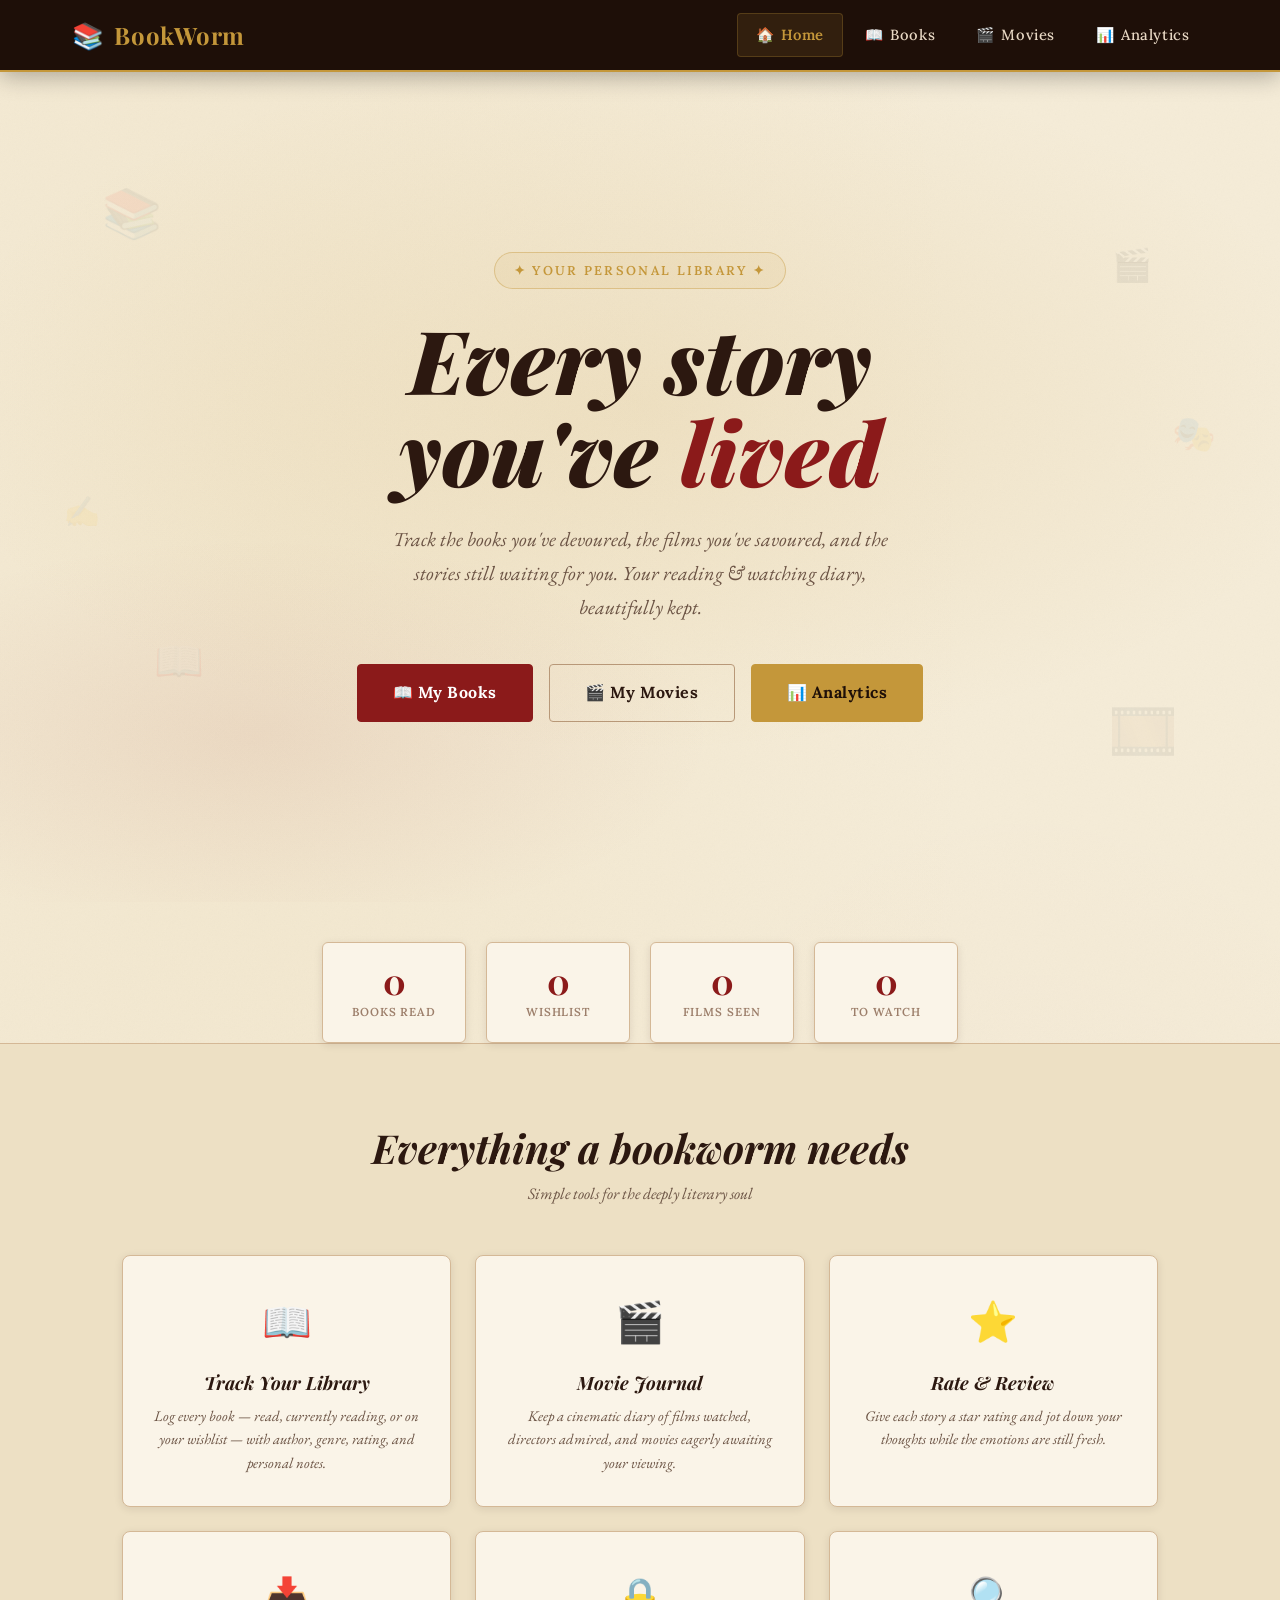
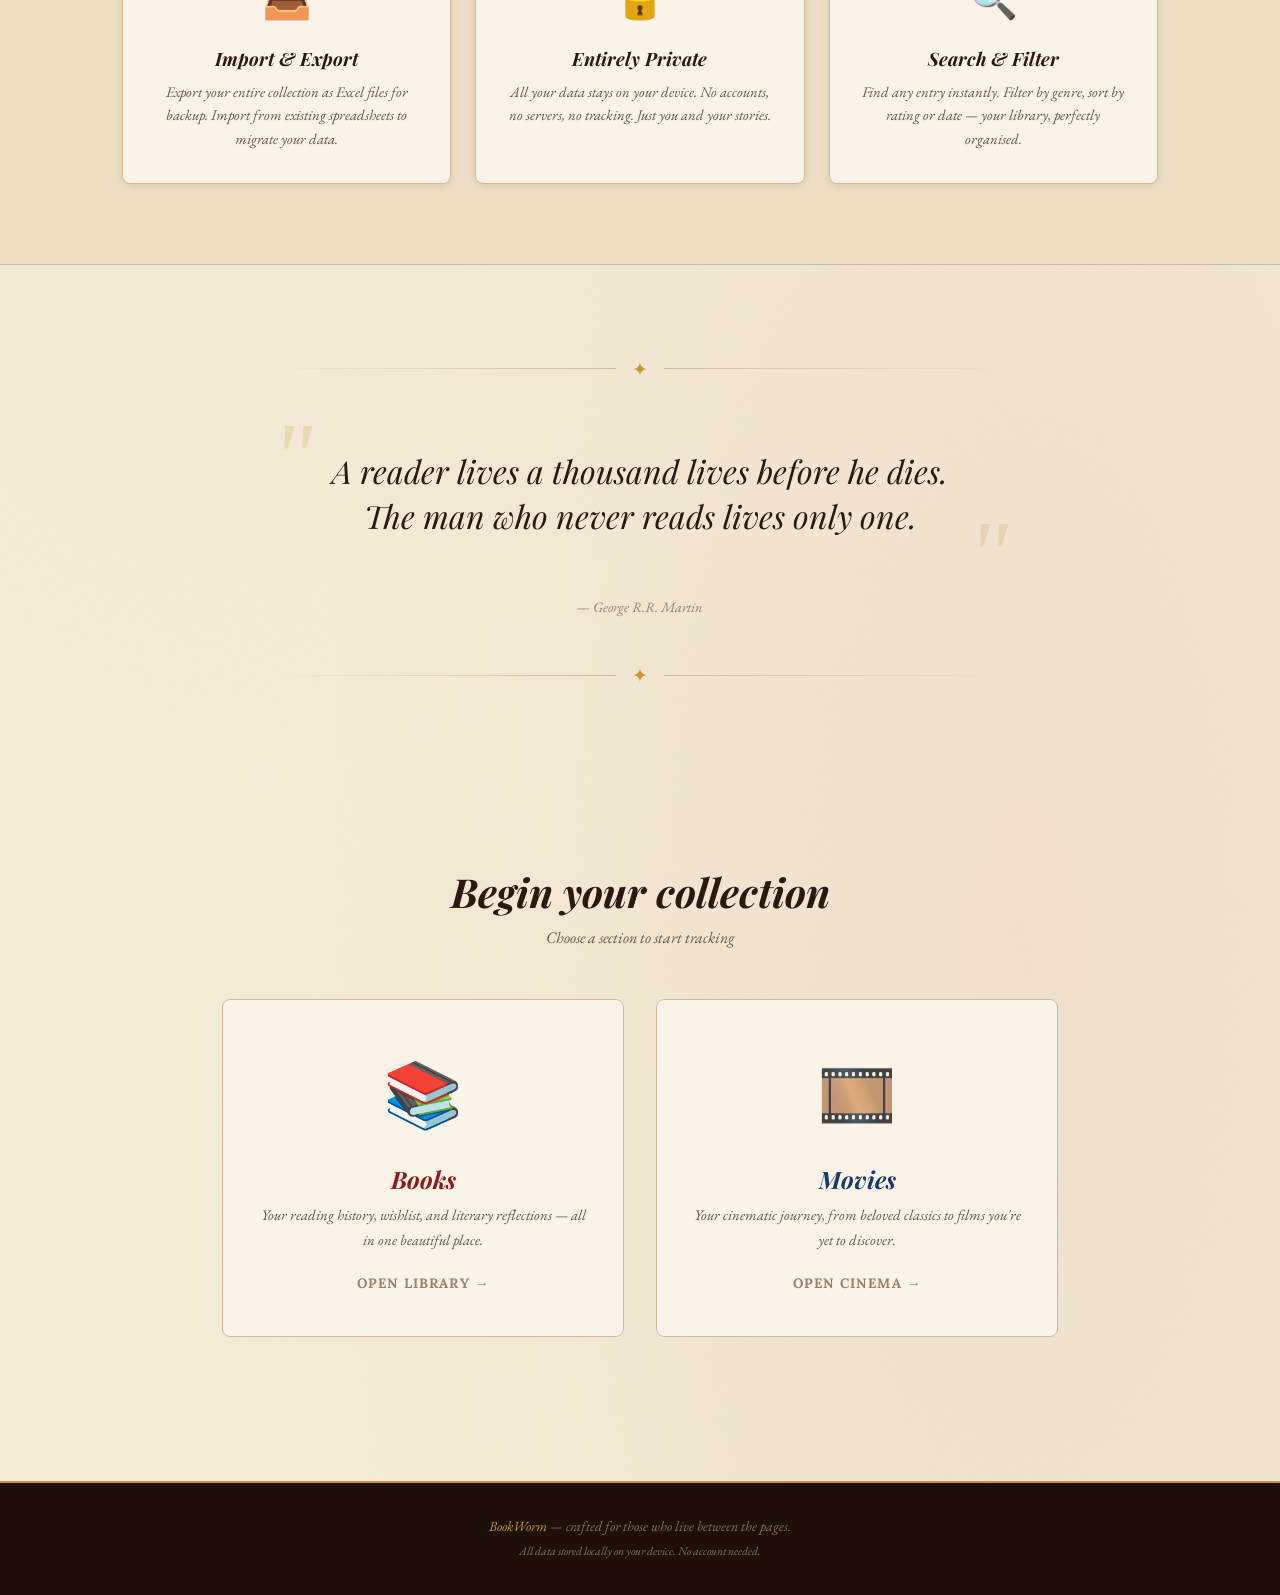
==== index.html @ 3fa7f8c7 "first commit" ====
<!DOCTYPE html>
<html lang="en">
<head>
  <meta charset="UTF-8" />
  <meta name="viewport" content="width=device-width, initial-scale=1.0" />
  <title>BookWorm — Your Personal Reading & Watching Diary</title>
  <link rel="icon" href="data:image/svg+xml,<svg xmlns='http://www.w3.org/2000/svg' viewBox='0 0 100 100'><text y='.9em' font-size='90'>📚</text></svg>" />
  <link rel="stylesheet" href="css/main.css" />
  <style>
    /* ── Hero ─────────────────────────────────── */
    .hero {
      min-height: calc(100vh - 70px);
      display: flex;
      align-items: center;
      justify-content: center;
      text-align: center;
      padding: 4rem 2rem;
      position: relative;
      overflow: hidden;
    }

    .hero::before {
      content: '';
      position: absolute;
      inset: 0;
      background:
        radial-gradient(ellipse 80% 60% at 50% 40%, rgba(196,151,58,0.12) 0%, transparent 70%),
        radial-gradient(ellipse 60% 40% at 20% 80%, rgba(139,26,26,0.07) 0%, transparent 60%);
      pointer-events: none;
    }

    /* Floating book decorations */
    .hero-deco {
      position: absolute;
      font-size: 2.5rem;
      opacity: 0.08;
      animation: float 8s ease-in-out infinite;
      pointer-events: none;
      user-select: none;
    }
    .hero-deco:nth-child(1)  { top: 12%; left:  8%; animation-delay: 0s;   font-size: 3rem; }
    .hero-deco:nth-child(2)  { top: 20%; right: 10%; animation-delay: 1.5s; font-size: 2rem; }
    .hero-deco:nth-child(3)  { bottom: 25%; left: 12%; animation-delay: 3s; font-size: 2.5rem; }
    .hero-deco:nth-child(4)  { bottom: 15%; right: 8%; animation-delay: 4.5s; font-size: 3.5rem; }
    .hero-deco:nth-child(5)  { top: 50%; left: 5%;  animation-delay: 2s; font-size: 1.8rem; }
    .hero-deco:nth-child(6)  { top: 40%; right: 5%; animation-delay: 3.5s; font-size: 2.2rem; }

    @keyframes float {
      0%, 100% { transform: translateY(0) rotate(-3deg); }
      50%       { transform: translateY(-18px) rotate(3deg); }
    }

    .hero-content {
      position: relative;
      z-index: 1;
      max-width: 700px;
      animation: fadeInUp 0.8s ease both;
    }

    .hero-eyebrow {
      display: inline-block;
      font-family: var(--font-body);
      font-size: 0.8rem;
      font-weight: 600;
      letter-spacing: 0.18em;
      text-transform: uppercase;
      color: var(--accent-gold);
      margin-bottom: 1.5rem;
      padding: 0.4rem 1.2rem;
      border: 1px solid rgba(196,151,58,0.4);
      border-radius: 20px;
      background: rgba(196,151,58,0.08);
    }

    .hero h1 {
      font-size: clamp(3rem, 8vw, 5.5rem);
      font-weight: 900;
      font-style: italic;
      line-height: 1.05;
      color: var(--text-primary);
      margin-bottom: 1.5rem;
      animation: fadeInUp 0.8s ease 0.1s both;
    }

    .hero h1 em {
      color: var(--accent-main);
      font-style: italic;
    }

    .hero-sub {
      font-family: var(--font-alt);
      font-size: clamp(1.05rem, 2.5vw, 1.25rem);
      color: var(--text-secondary);
      font-style: italic;
      max-width: 520px;
      margin: 0 auto 2.5rem;
      line-height: 1.7;
      animation: fadeInUp 0.8s ease 0.2s both;
    }

    .hero-cta {
      display: flex;
      gap: 1rem;
      justify-content: center;
      flex-wrap: wrap;
      animation: fadeInUp 0.8s ease 0.3s both;
    }

    .btn-hero {
      padding: 0.9rem 2.2rem;
      font-size: 1rem;
      font-weight: 700;
      letter-spacing: 0.03em;
    }

    /* ── Ornament ────────────────────────────── */
    .ornament {
      font-size: 1.5rem;
      color: var(--accent-gold);
      opacity: 0.6;
      margin: 0 0.5rem;
    }

    /* ── Features ────────────────────────────── */
    .features-section {
      padding: 5rem 2rem;
      background: var(--bg-secondary);
      border-top: 1px solid var(--border-color);
      border-bottom: 1px solid var(--border-color);
    }

    .section-title {
      text-align: center;
      margin-bottom: 3rem;
    }
    .section-title h2 {
      font-size: clamp(1.8rem, 4vw, 2.5rem);
      font-style: italic;
      margin-bottom: 0.5rem;
    }
    .section-title p {
      font-family: var(--font-alt);
      font-style: italic;
      color: var(--text-secondary);
      font-size: 1rem;
    }

    .features-grid {
      display: grid;
      grid-template-columns: repeat(auto-fit, minmax(260px, 1fr));
      gap: 1.5rem;
      max-width: 1100px;
      margin: 0 auto;
    }

    .feature-card {
      background: var(--bg-card);
      border: 1px solid var(--border-color);
      border-radius: 8px;
      padding: 2rem 1.75rem;
      text-align: center;
      box-shadow: var(--shadow-sm);
      transition: all 0.3s ease;
    }
    .feature-card:hover {
      transform: translateY(-4px);
      box-shadow: var(--shadow-md);
      border-color: var(--accent-gold);
    }

    .feature-icon {
      font-size: 2.5rem;
      margin-bottom: 1rem;
      display: block;
    }

    .feature-card h3 {
      font-size: 1.15rem;
      margin-bottom: 0.6rem;
      font-style: italic;
    }

    .feature-card p {
      font-family: var(--font-alt);
      font-size: 0.92rem;
      color: var(--text-secondary);
      font-style: italic;
      line-height: 1.6;
    }

    /* ── Quote Section ───────────────────────── */
    .quote-section {
      padding: 5rem 2rem;
      text-align: center;
      max-width: 800px;
      margin: 0 auto;
    }

    .pull-quote {
      font-family: var(--font-display);
      font-size: clamp(1.4rem, 3vw, 2rem);
      font-style: italic;
      color: var(--text-primary);
      line-height: 1.4;
      position: relative;
      padding: 2rem 3rem;
    }

    .pull-quote::before,
    .pull-quote::after {
      content: '"';
      font-size: 6rem;
      color: var(--accent-gold);
      opacity: 0.2;
      font-family: Georgia, serif;
      position: absolute;
      line-height: 1;
    }
    .pull-quote::before { top: -0.5rem; left: 0; }
    .pull-quote::after  { content: '"'; bottom: -2rem; right: 0; }

    .quote-attr {
      font-family: var(--font-alt);
      font-size: 0.9rem;
      color: var(--text-muted);
      margin-top: 1.5rem;
      font-style: italic;
    }

    /* ── Sections Grid ───────────────────────── */
    .sections-cta {
      padding: 4rem 2rem 5rem;
      max-width: 900px;
      margin: 0 auto;
    }

    .sections-grid {
      display: grid;
      grid-template-columns: 1fr 1fr;
      gap: 2rem;
    }

    .section-card {
      background: var(--bg-card);
      border: 1px solid var(--border-color);
      border-radius: 8px;
      padding: 2.5rem 2rem;
      text-align: center;
      transition: all 0.3s ease;
      text-decoration: none;
      display: block;
      position: relative;
      overflow: hidden;
    }
    .section-card::before {
      content: '';
      position: absolute;
      bottom: 0; left: 0; right: 0;
      height: 3px;
      transition: transform 0.3s ease;
      transform: scaleX(0);
    }
    .section-card.books::before  { background: var(--accent-main); }
    .section-card.movies::before { background: #1A3A6B; }
    .section-card:hover::before  { transform: scaleX(1); }
    .section-card:hover {
      transform: translateY(-4px);
      box-shadow: var(--shadow-md);
    }
    .section-card .sc-icon {
      font-size: 4rem;
      margin-bottom: 1rem;
      display: block;
    }
    .section-card h2 {
      font-size: 1.5rem;
      font-style: italic;
      margin-bottom: 0.5rem;
    }
    .section-card p {
      font-family: var(--font-alt);
      font-size: 0.92rem;
      color: var(--text-secondary);
      font-style: italic;
    }
    .section-card.books h2 { color: var(--accent-main); }
    .section-card.movies h2 { color: #1A3A6B; }

    .section-card .go-arrow {
      display: inline-block;
      margin-top: 1.25rem;
      font-size: 0.85rem;
      font-weight: 700;
      font-family: var(--font-body);
      letter-spacing: 0.08em;
      text-transform: uppercase;
      color: var(--text-muted);
      transition: color var(--transition), transform var(--transition);
    }
    .section-card:hover .go-arrow {
      transform: translateX(4px);
    }
    .section-card.books:hover .go-arrow  { color: var(--accent-main); }
    .section-card.movies:hover .go-arrow { color: #1A3A6B; }

    /* ── Stats Home ──────────────────────────── */
    .home-stats {
      display: grid;
      grid-template-columns: repeat(4, 1fr);
      gap: 1.25rem;
      max-width: 700px;
      margin: 2.5rem auto 0;
      padding: 0 2rem;
      animation: fadeInUp 0.8s ease 0.4s both;
    }

    .hs-card {
      background: var(--bg-card);
      border: 1px solid var(--border-color);
      border-radius: 6px;
      padding: 1.25rem 0.75rem;
      text-align: center;
      box-shadow: var(--shadow-sm);
    }
    .hs-number {
      font-family: var(--font-display);
      font-size: 2.2rem;
      font-weight: 700;
      color: var(--accent-main);
      line-height: 1;
      margin-bottom: 0.25rem;
    }
    .hs-label {
      font-family: var(--font-body);
      font-size: 0.72rem;
      font-weight: 600;
      letter-spacing: 0.08em;
      text-transform: uppercase;
      color: var(--text-muted);
    }

    @media (max-width: 640px) {
      .sections-grid { grid-template-columns: 1fr; }
      .home-stats { grid-template-columns: repeat(2, 1fr); }
      .pull-quote { padding: 1.5rem 1.5rem; }
    }
  </style>
</head>
<body>

  <!-- ── Navigation ──────────────────────────── -->
  <nav class="navbar">
    <div class="nav-inner">
      <a href="index.html" class="nav-logo">
        <span class="logo-icon">📚</span>
        BookWorm
      </a>
      <ul class="nav-links">
        <li><a href="index.html" class="active">🏠 <span>Home</span></a></li>
        <li><a href="books.html">📖 <span>Books</span></a></li>
        <li><a href="movies.html">🎬 <span>Movies</span></a></li>
        <li><a href="analytics.html">📊 <span>Analytics</span></a></li>
      </ul>
    </div>
  </nav>

  <!-- ── Hero ─────────────────────────────────── -->
  <section class="hero">
    <!-- Floating decorations -->
    <span class="hero-deco">📚</span>
    <span class="hero-deco">🎬</span>
    <span class="hero-deco">📖</span>
    <span class="hero-deco">🎞️</span>
    <span class="hero-deco">✍️</span>
    <span class="hero-deco">🎭</span>

    <div class="hero-content">
      <span class="hero-eyebrow">✦ Your Personal Library ✦</span>
      <h1>Every story<br />you've <em>lived</em></h1>
      <p class="hero-sub">
        Track the books you've devoured, the films you've savoured,
        and the stories still waiting for you. Your reading & watching
        diary, beautifully kept.
      </p>
      <div class="hero-cta">
        <a href="books.html" class="btn btn-primary btn-hero">📖 My Books</a>
        <a href="movies.html" class="btn btn-outline btn-hero">🎬 My Movies</a>
        <a href="analytics.html" class="btn btn-gold btn-hero">📊 Analytics</a>
      </div>
    </div>
  </section>

  <!-- ── Live Stats ────────────────────────────── -->
  <div class="home-stats" id="home-stats">
    <div class="hs-card">
      <div class="hs-number" id="hs-books-read">0</div>
      <div class="hs-label">Books Read</div>
    </div>
    <div class="hs-card">
      <div class="hs-number" id="hs-wishlist">0</div>
      <div class="hs-label">Wishlist</div>
    </div>
    <div class="hs-card">
      <div class="hs-number" id="hs-movies">0</div>
      <div class="hs-label">Films Seen</div>
    </div>
    <div class="hs-card">
      <div class="hs-number" id="hs-watchlist">0</div>
      <div class="hs-label">To Watch</div>
    </div>
  </div>

  <!-- ── Features ─────────────────────────────── -->
  <section class="features-section">
    <div class="section-title">
      <h2>Everything a bookworm needs</h2>
      <p>Simple tools for the deeply literary soul</p>
    </div>
    <div class="features-grid container">
      <div class="feature-card">
        <span class="feature-icon">📖</span>
        <h3>Track Your Library</h3>
        <p>Log every book — read, currently reading, or on your wishlist — with author, genre, rating, and personal notes.</p>
      </div>
      <div class="feature-card">
        <span class="feature-icon">🎬</span>
        <h3>Movie Journal</h3>
        <p>Keep a cinematic diary of films watched, directors admired, and movies eagerly awaiting your viewing.</p>
      </div>
      <div class="feature-card">
        <span class="feature-icon">⭐</span>
        <h3>Rate & Review</h3>
        <p>Give each story a star rating and jot down your thoughts while the emotions are still fresh.</p>
      </div>
      <div class="feature-card">
        <span class="feature-icon">📥</span>
        <h3>Import & Export</h3>
        <p>Export your entire collection as Excel files for backup. Import from existing spreadsheets to migrate your data.</p>
      </div>
      <div class="feature-card">
        <span class="feature-icon">🔒</span>
        <h3>Entirely Private</h3>
        <p>All your data stays on your device. No accounts, no servers, no tracking. Just you and your stories.</p>
      </div>
      <div class="feature-card">
        <span class="feature-icon">🔍</span>
        <h3>Search & Filter</h3>
        <p>Find any entry instantly. Filter by genre, sort by rating or date — your library, perfectly organised.</p>
      </div>
    </div>
  </section>

  <!-- ── Quote ─────────────────────────────────── -->
  <section class="quote-section">
    <div class="divider"><span>✦</span></div>
    <blockquote class="pull-quote">
      A reader lives a thousand lives before he dies. The man who never reads lives only one.
    </blockquote>
    <p class="quote-attr">— George R.R. Martin</p>
    <div class="divider" style="margin-top:2.5rem"><span>✦</span></div>
  </section>

  <!-- ── Section CTAs ──────────────────────────── -->
  <div class="sections-cta">
    <div class="section-title">
      <h2>Begin your collection</h2>
      <p>Choose a section to start tracking</p>
    </div>
    <div class="sections-grid">
      <a href="books.html" class="section-card books">
        <span class="sc-icon">📚</span>
        <h2>Books</h2>
        <p>Your reading history, wishlist, and literary reflections — all in one beautiful place.</p>
        <span class="go-arrow">Open Library →</span>
      </a>
      <a href="movies.html" class="section-card movies">
        <span class="sc-icon">🎞️</span>
        <h2>Movies</h2>
        <p>Your cinematic journey, from beloved classics to films you're yet to discover.</p>
        <span class="go-arrow">Open Cinema →</span>
      </a>
    </div>
  </div>

  <!-- ── Footer ────────────────────────────────── -->
  <footer>
    <p>
      <span>BookWorm</span> — crafted for those who live between the pages.
      <br />
      <small>All data stored locally on your device. No account needed.</small>
    </p>
  </footer>

  <!-- ── Scripts ───────────────────────────────── -->
  <script src="js/storage.js"></script>
  <script>
    // Populate home stats from localStorage
    document.addEventListener('DOMContentLoaded', () => {
      const bs = BookWormDB.Books.stats();
      const ms = BookWormDB.Movies.stats();
      document.getElementById('hs-books-read').textContent = bs.read;
      document.getElementById('hs-wishlist').textContent   = bs.wishlist;
      document.getElementById('hs-movies').textContent     = ms.watched;
      document.getElementById('hs-watchlist').textContent  = ms.watchlist;
    });
  </script>

</body>
</html>
---- css/main.css ----
/* ================================================
   BookWorm — Main Stylesheet
   Aesthetic: Vintage Library / Literary Elegance
   ================================================ */

@import url('https://fonts.googleapis.com/css2?family=Playfair+Display:ital,wght@0,400;0,500;0,600;0,700;0,900;1,400;1,700&family=Lora:ital,wght@0,400;0,500;0,600;1,400;1,500&family=EB+Garamond:ital,wght@0,400;0,500;1,400&display=swap');

/* ── CSS Variables ─────────────────────────────── */
:root {
  --bg-primary:     #F5ECD7;
  --bg-secondary:   #EDE0C4;
  --bg-card:        #FAF4E8;
  --bg-dark:        #1E0F08;
  --text-primary:   #2C1810;
  --text-secondary: #6B5344;
  --text-muted:     #9C7E6A;
  --accent-main:    #8B1A1A;
  --accent-hover:   #6B1212;
  --accent-gold:    #C4973A;
  --accent-gold-lt: #E8C56A;
  --border-color:   #D4B896;
  --border-dark:    #B89878;
  --shadow-sm:      0 2px 8px rgba(44,24,16,0.10);
  --shadow-md:      0 6px 24px rgba(44,24,16,0.14);
  --shadow-lg:      0 12px 48px rgba(44,24,16,0.18);
  --radius:         4px;
  --font-display:   'Playfair Display', Georgia, serif;
  --font-body:      'Lora', Georgia, serif;
  --font-alt:       'EB Garamond', Georgia, serif;
  --transition:     0.25s ease;
}

/* ── Reset & Base ──────────────────────────────── */
*, *::before, *::after { box-sizing: border-box; margin: 0; padding: 0; }

html { scroll-behavior: smooth; font-size: 16px; }

body {
  font-family: var(--font-body);
  background-color: var(--bg-primary);
  color: var(--text-primary);
  line-height: 1.7;
  min-height: 100vh;
  background-image:
    radial-gradient(ellipse at 20% 20%, rgba(196,151,58,0.06) 0%, transparent 50%),
    radial-gradient(ellipse at 80% 80%, rgba(139,26,26,0.05) 0%, transparent 50%),
    url("data:image/svg+xml,%3Csvg xmlns='http://www.w3.org/2000/svg' width='400' height='400'%3E%3Cfilter id='noise'%3E%3CfeTurbulence type='fractalNoise' baseFrequency='0.65' numOctaves='3' stitchTiles='stitch'/%3E%3CfeColorMatrix type='saturate' values='0'/%3E%3C/filter%3E%3Crect width='400' height='400' filter='url(%23noise)' opacity='0.03'/%3E%3C/svg%3E");
}

/* ── Scrollbar ─────────────────────────────────── */
::-webkit-scrollbar { width: 8px; }
::-webkit-scrollbar-track { background: var(--bg-secondary); }
::-webkit-scrollbar-thumb { background: var(--border-dark); border-radius: 4px; }
::-webkit-scrollbar-thumb:hover { background: var(--accent-gold); }

/* ── Typography ────────────────────────────────── */
h1, h2, h3, h4, h5 {
  font-family: var(--font-display);
  color: var(--text-primary);
  line-height: 1.2;
}

a { color: inherit; text-decoration: none; }

/* ── Navigation ────────────────────────────────── */
.navbar {
  position: sticky;
  top: 0;
  z-index: 100;
  background: var(--bg-dark);
  border-bottom: 2px solid var(--accent-gold);
  box-shadow: 0 4px 24px rgba(0,0,0,0.3);
}

.nav-inner {
  max-width: 1200px;
  margin: 0 auto;
  padding: 0 2rem;
  display: flex;
  align-items: center;
  justify-content: space-between;
  height: 70px;
}

.nav-logo {
  display: flex;
  align-items: center;
  gap: 0.6rem;
  font-family: var(--font-display);
  font-size: 1.5rem;
  font-weight: 700;
  color: var(--accent-gold);
  letter-spacing: 0.03em;
}

.nav-logo .logo-icon {
  font-size: 1.6rem;
  line-height: 1;
}

.nav-links {
  display: flex;
  align-items: center;
  gap: 0.25rem;
  list-style: none;
}

.nav-links a {
  display: flex;
  align-items: center;
  gap: 0.4rem;
  padding: 0.5rem 1.1rem;
  border-radius: var(--radius);
  font-family: var(--font-body);
  font-size: 0.92rem;
  font-weight: 500;
  color: #E8D8C4;
  letter-spacing: 0.04em;
  transition: all var(--transition);
  border: 1px solid transparent;
}

.nav-links a:hover,
.nav-links a.active {
  color: var(--accent-gold);
  background: rgba(196,151,58,0.12);
  border-color: rgba(196,151,58,0.25);
}

.nav-links a.active {
  font-weight: 600;
}

/* ── Page Header ───────────────────────────────── */
.page-header {
  text-align: center;
  padding: 3.5rem 2rem 2.5rem;
  position: relative;
}

.page-header::after {
  content: '';
  display: block;
  width: 80px;
  height: 3px;
  background: linear-gradient(90deg, transparent, var(--accent-gold), transparent);
  margin: 1.5rem auto 0;
}

.page-header h1 {
  font-size: clamp(2rem, 5vw, 3rem);
  font-style: italic;
  color: var(--text-primary);
}

.page-header p {
  font-family: var(--font-alt);
  font-size: 1.05rem;
  color: var(--text-secondary);
  margin-top: 0.5rem;
  font-style: italic;
}

/* ── Decorative Divider ────────────────────────── */
.divider {
  display: flex;
  align-items: center;
  gap: 1rem;
  margin: 0.5rem 0 2rem;
  color: var(--accent-gold);
  font-size: 1.2rem;
}
.divider::before,
.divider::after {
  content: '';
  flex: 1;
  height: 1px;
  background: linear-gradient(90deg, transparent, var(--border-color));
}
.divider::after {
  background: linear-gradient(90deg, var(--border-color), transparent);
}

/* ── Tabs ──────────────────────────────────────── */
.tabs-bar {
  display: flex;
  gap: 0;
  border-bottom: 2px solid var(--border-color);
  margin-bottom: 2rem;
}

.tab-btn {
  padding: 0.75rem 2rem;
  font-family: var(--font-display);
  font-size: 1rem;
  font-weight: 500;
  color: var(--text-muted);
  background: none;
  border: none;
  border-bottom: 3px solid transparent;
  margin-bottom: -2px;
  cursor: pointer;
  transition: all var(--transition);
  display: flex;
  align-items: center;
  gap: 0.5rem;
}

.tab-btn:hover { color: var(--text-primary); }

.tab-btn.active {
  color: var(--accent-main);
  border-bottom-color: var(--accent-main);
  font-weight: 600;
}

/* ── Controls Bar ──────────────────────────────── */
.controls-bar {
  display: flex;
  flex-wrap: wrap;
  align-items: center;
  gap: 1rem;
  margin-bottom: 1.75rem;
}

.search-wrap {
  position: relative;
  flex: 1;
  min-width: 220px;
}

.search-wrap .search-icon {
  position: absolute;
  left: 0.9rem;
  top: 50%;
  transform: translateY(-50%);
  color: var(--text-muted);
  font-size: 1rem;
  pointer-events: none;
}

.search-input {
  width: 100%;
  padding: 0.65rem 1rem 0.65rem 2.5rem;
  font-family: var(--font-body);
  font-size: 0.9rem;
  color: var(--text-primary);
  background: var(--bg-card);
  border: 1.5px solid var(--border-color);
  border-radius: var(--radius);
  outline: none;
  transition: border-color var(--transition), box-shadow var(--transition);
}

.search-input:focus {
  border-color: var(--accent-gold);
  box-shadow: 0 0 0 3px rgba(196,151,58,0.15);
}

.filter-select {
  padding: 0.65rem 1rem;
  font-family: var(--font-body);
  font-size: 0.9rem;
  color: var(--text-primary);
  background: var(--bg-card);
  border: 1.5px solid var(--border-color);
  border-radius: var(--radius);
  outline: none;
  cursor: pointer;
  transition: border-color var(--transition);
  min-width: 140px;
}

.filter-select:focus { border-color: var(--accent-gold); }

/* ── Buttons ───────────────────────────────────── */
.btn {
  display: inline-flex;
  align-items: center;
  gap: 0.45rem;
  padding: 0.65rem 1.4rem;
  font-family: var(--font-body);
  font-size: 0.9rem;
  font-weight: 600;
  border-radius: var(--radius);
  border: 1.5px solid transparent;
  cursor: pointer;
  transition: all var(--transition);
  white-space: nowrap;
  letter-spacing: 0.02em;
}

.btn-primary {
  background: var(--accent-main);
  color: #fff;
  border-color: var(--accent-main);
}
.btn-primary:hover {
  background: var(--accent-hover);
  border-color: var(--accent-hover);
  box-shadow: var(--shadow-sm);
  transform: translateY(-1px);
}

.btn-outline {
  background: transparent;
  color: var(--text-primary);
  border-color: var(--border-dark);
}
.btn-outline:hover {
  background: var(--bg-secondary);
  border-color: var(--accent-gold);
  color: var(--accent-gold);
}

.btn-gold {
  background: var(--accent-gold);
  color: var(--bg-dark);
  border-color: var(--accent-gold);
  font-weight: 700;
}
.btn-gold:hover {
  background: var(--accent-gold-lt);
  transform: translateY(-1px);
  box-shadow: var(--shadow-sm);
}

.btn-danger {
  background: transparent;
  color: #c0392b;
  border-color: #c0392b;
}
.btn-danger:hover {
  background: #c0392b;
  color: #fff;
}

.btn-sm {
  padding: 0.4rem 0.9rem;
  font-size: 0.8rem;
}

.btn-icon {
  padding: 0.5rem;
  border-radius: 50%;
  background: transparent;
  border: 1.5px solid var(--border-color);
  cursor: pointer;
  color: var(--text-muted);
  font-size: 1rem;
  transition: all var(--transition);
  display: inline-flex;
  align-items: center;
  justify-content: center;
  line-height: 1;
  width: 36px;
  height: 36px;
}
.btn-icon:hover {
  background: var(--bg-secondary);
  color: var(--text-primary);
  border-color: var(--border-dark);
}

/* ── Cards Grid ────────────────────────────────── */
.cards-grid {
  display: grid;
  grid-template-columns: repeat(auto-fill, minmax(300px, 1fr));
  gap: 1.5rem;
}

/* ── Book / Movie Card ─────────────────────────── */
.entry-card {
  background: var(--bg-card);
  border: 1px solid var(--border-color);
  border-radius: 6px;
  padding: 1.4rem 1.5rem;
  box-shadow: var(--shadow-sm);
  transition: all 0.3s ease;
  position: relative;
  overflow: hidden;
  animation: fadeInUp 0.4s ease both;
}

.entry-card::before {
  content: '';
  position: absolute;
  left: 0;
  top: 0;
  bottom: 0;
  width: 4px;
  background: var(--accent-main);
  border-radius: 6px 0 0 6px;
  opacity: 0;
  transition: opacity var(--transition);
}

.entry-card:hover {
  box-shadow: var(--shadow-md);
  transform: translateY(-3px);
  border-color: var(--border-dark);
}
.entry-card:hover::before { opacity: 1; }

.card-header {
  display: flex;
  justify-content: space-between;
  align-items: flex-start;
  gap: 0.75rem;
  margin-bottom: 0.75rem;
}

.card-title {
  font-family: var(--font-display);
  font-size: 1.1rem;
  font-weight: 600;
  color: var(--text-primary);
  line-height: 1.3;
  flex: 1;
}

.card-actions {
  display: flex;
  gap: 0.35rem;
  flex-shrink: 0;
}

.card-meta {
  font-family: var(--font-alt);
  font-size: 0.9rem;
  color: var(--text-secondary);
  font-style: italic;
  margin-bottom: 0.5rem;
}

.card-tags {
  display: flex;
  flex-wrap: wrap;
  gap: 0.4rem;
  margin-bottom: 0.75rem;
}

.tag {
  display: inline-block;
  padding: 0.18rem 0.65rem;
  font-family: var(--font-body);
  font-size: 0.72rem;
  font-weight: 600;
  border-radius: 20px;
  letter-spacing: 0.04em;
  text-transform: uppercase;
}

.tag-genre {
  background: rgba(196,151,58,0.15);
  color: var(--accent-gold);
  border: 1px solid rgba(196,151,58,0.3);
}

.tag-status-read,
.tag-status-watched {
  background: rgba(39,174,96,0.12);
  color: #1e8449;
  border: 1px solid rgba(39,174,96,0.25);
}

.tag-status-reading,
.tag-status-watching {
  background: rgba(41,128,185,0.12);
  color: #2471a3;
  border: 1px solid rgba(41,128,185,0.25);
}

.tag-status-wishlist,
.tag-status-watchlist {
  background: rgba(139,26,26,0.10);
  color: var(--accent-main);
  border: 1px solid rgba(139,26,26,0.25);
}

/* Stars Rating */
.card-rating {
  display: flex;
  gap: 2px;
  margin-bottom: 0.6rem;
  font-size: 1rem;
}
.star-filled { color: var(--accent-gold); }
.star-empty  { color: var(--border-color); }

/* Notes */
.card-notes {
  font-family: var(--font-alt);
  font-size: 0.88rem;
  color: var(--text-secondary);
  font-style: italic;
  border-top: 1px solid var(--border-color);
  padding-top: 0.75rem;
  margin-top: 0.25rem;
  display: -webkit-box;
  -webkit-line-clamp: 3;
  -webkit-box-orient: vertical;
  overflow: hidden;
}

.card-date {
  font-size: 0.75rem;
  color: var(--text-muted);
  margin-top: 0.75rem;
  font-style: italic;
}

/* ── Empty State ───────────────────────────────── */
.empty-state {
  text-align: center;
  padding: 4rem 2rem;
  color: var(--text-muted);
}
.empty-state .empty-icon {
  font-size: 4rem;
  margin-bottom: 1rem;
  opacity: 0.6;
}
.empty-state h3 {
  font-family: var(--font-display);
  font-size: 1.4rem;
  font-style: italic;
  color: var(--text-secondary);
  margin-bottom: 0.5rem;
}
.empty-state p {
  font-family: var(--font-alt);
  font-style: italic;
  font-size: 0.95rem;
}

/* ── Stats Bar ─────────────────────────────────── */
.stats-bar {
  display: flex;
  gap: 1rem;
  flex-wrap: wrap;
  margin-bottom: 2rem;
}

.stat-pill {
  display: flex;
  align-items: center;
  gap: 0.5rem;
  padding: 0.5rem 1.1rem;
  background: var(--bg-card);
  border: 1px solid var(--border-color);
  border-radius: 30px;
  font-family: var(--font-body);
  font-size: 0.85rem;
  color: var(--text-secondary);
  box-shadow: var(--shadow-sm);
}

.stat-pill strong {
  font-weight: 700;
  color: var(--text-primary);
}

.stat-pill .stat-dot {
  width: 8px;
  height: 8px;
  border-radius: 50%;
}
.dot-green  { background: #27ae60; }
.dot-blue   { background: #2980b9; }
.dot-red    { background: var(--accent-main); }
.dot-gold   { background: var(--accent-gold); }

/* ── Modal ─────────────────────────────────────── */
.modal-overlay {
  position: fixed;
  inset: 0;
  background: rgba(30,15,8,0.75);
  backdrop-filter: blur(4px);
  z-index: 200;
  display: flex;
  align-items: center;
  justify-content: center;
  padding: 1rem;
  opacity: 0;
  pointer-events: none;
  transition: opacity var(--transition);
}

.modal-overlay.open {
  opacity: 1;
  pointer-events: all;
}

.modal {
  background: var(--bg-card);
  border: 1px solid var(--border-color);
  border-radius: 8px;
  width: 100%;
  max-width: 580px;
  max-height: 90vh;
  overflow-y: auto;
  box-shadow: var(--shadow-lg);
  transform: translateY(20px) scale(0.97);
  transition: transform 0.3s ease;
}

.modal-overlay.open .modal {
  transform: translateY(0) scale(1);
}

.modal-header {
  display: flex;
  justify-content: space-between;
  align-items: center;
  padding: 1.5rem 1.75rem 1rem;
  border-bottom: 1px solid var(--border-color);
  position: sticky;
  top: 0;
  background: var(--bg-card);
  z-index: 1;
}

.modal-title {
  font-family: var(--font-display);
  font-size: 1.3rem;
  font-style: italic;
  color: var(--text-primary);
}

.modal-close {
  width: 32px;
  height: 32px;
  display: flex;
  align-items: center;
  justify-content: center;
  border-radius: 50%;
  border: 1px solid var(--border-color);
  background: none;
  color: var(--text-muted);
  font-size: 1.2rem;
  cursor: pointer;
  transition: all var(--transition);
  line-height: 1;
}
.modal-close:hover {
  background: var(--bg-secondary);
  color: var(--text-primary);
}

.modal-body {
  padding: 1.5rem 1.75rem;
}

.modal-footer {
  padding: 1rem 1.75rem 1.5rem;
  display: flex;
  justify-content: flex-end;
  gap: 0.75rem;
  border-top: 1px solid var(--border-color);
}

/* ── Form Elements ─────────────────────────────── */
.form-row {
  display: grid;
  gap: 1rem;
  margin-bottom: 1rem;
}

.form-row.cols-2 { grid-template-columns: 1fr 1fr; }

.form-group {
  display: flex;
  flex-direction: column;
  gap: 0.35rem;
}

.form-label {
  font-family: var(--font-body);
  font-size: 0.82rem;
  font-weight: 600;
  color: var(--text-secondary);
  letter-spacing: 0.06em;
  text-transform: uppercase;
}

.form-input,
.form-select,
.form-textarea {
  padding: 0.65rem 0.9rem;
  font-family: var(--font-body);
  font-size: 0.92rem;
  color: var(--text-primary);
  background: var(--bg-primary);
  border: 1.5px solid var(--border-color);
  border-radius: var(--radius);
  outline: none;
  transition: border-color var(--transition), box-shadow var(--transition);
  width: 100%;
}

.form-input:focus,
.form-select:focus,
.form-textarea:focus {
  border-color: var(--accent-gold);
  box-shadow: 0 0 0 3px rgba(196,151,58,0.15);
  background: var(--bg-card);
}

.form-textarea {
  resize: vertical;
  min-height: 90px;
  line-height: 1.6;
}

/* Star Rating Input */
.star-rating-input {
  display: flex;
  gap: 4px;
}

.star-rating-input .star {
  font-size: 1.4rem;
  color: var(--border-color);
  cursor: pointer;
  transition: color var(--transition), transform var(--transition);
  line-height: 1;
}
.star-rating-input .star:hover,
.star-rating-input .star.active {
  color: var(--accent-gold);
}
.star-rating-input .star:hover { transform: scale(1.2); }

/* ── Toast Notification ────────────────────────── */
.toast-container {
  position: fixed;
  bottom: 2rem;
  right: 2rem;
  z-index: 300;
  display: flex;
  flex-direction: column;
  gap: 0.75rem;
  pointer-events: none;
}

.toast {
  display: flex;
  align-items: center;
  gap: 0.7rem;
  padding: 0.85rem 1.25rem;
  background: var(--bg-dark);
  color: #E8D8C4;
  border-radius: 6px;
  font-family: var(--font-body);
  font-size: 0.88rem;
  box-shadow: var(--shadow-lg);
  border-left: 3px solid var(--accent-gold);
  animation: slideInToast 0.35s ease, fadeOutToast 0.35s ease 2.8s both;
  max-width: 320px;
  pointer-events: all;
}

.toast.error { border-left-color: #e74c3c; }
.toast.success { border-left-color: #27ae60; }

/* ── Footer ────────────────────────────────────── */
footer {
  background: var(--bg-dark);
  color: #8A7065;
  text-align: center;
  padding: 2rem;
  font-family: var(--font-alt);
  font-size: 0.88rem;
  font-style: italic;
  border-top: 2px solid var(--accent-gold);
  margin-top: 4rem;
}

footer span {
  color: var(--accent-gold);
}

/* ── Animations ────────────────────────────────── */
@keyframes fadeInUp {
  from { opacity: 0; transform: translateY(16px); }
  to   { opacity: 1; transform: translateY(0); }
}

@keyframes slideInToast {
  from { opacity: 0; transform: translateX(40px); }
  to   { opacity: 1; transform: translateX(0); }
}

@keyframes fadeOutToast {
  from { opacity: 1; }
  to   { opacity: 0; }
}

/* ── Responsive ────────────────────────────────── */
@media (max-width: 768px) {
  .nav-inner { padding: 0 1rem; }
  .nav-links a span { display: none; }
  .nav-links a { padding: 0.5rem 0.75rem; font-size: 1.1rem; }
  .form-row.cols-2 { grid-template-columns: 1fr; }
  .controls-bar { flex-direction: column; }
  .search-wrap { min-width: unset; }
  .cards-grid { grid-template-columns: 1fr; }
  .stats-bar { gap: 0.5rem; }
  .modal { margin: 0.5rem; }
  .page-header { padding: 2rem 1rem 1.5rem; }
}

/* ── Utility ───────────────────────────────────── */
.container {
  max-width: 1200px;
  margin: 0 auto;
  padding: 0 2rem;
}

.visually-hidden {
  position: absolute;
  width: 1px; height: 1px;
  padding: 0; margin: -1px;
  overflow: hidden; clip: rect(0,0,0,0);
  border: 0;
}

.mt-1 { margin-top: 0.5rem; }
.mt-2 { margin-top: 1rem; }

/* ── Export/Import bar ─────────────────────────── */
.io-bar {
  display: flex;
  align-items: center;
  gap: 0.75rem;
  padding: 0.75rem 1rem;
  background: var(--bg-secondary);
  border: 1px solid var(--border-color);
  border-radius: var(--radius);
  margin-bottom: 1.5rem;
  flex-wrap: wrap;
}

.io-bar .io-label {
  font-family: var(--font-body);
  font-size: 0.8rem;
  font-weight: 600;
  color: var(--text-muted);
  text-transform: uppercase;
  letter-spacing: 0.08em;
  margin-right: 0.25rem;
}

/* ── Sort Controls ─────────────────────────────── */
.sort-wrap {
  display: flex;
  align-items: center;
  gap: 0.5rem;
}

.sort-btn {
  padding: 0.55rem 0.85rem;
  font-family: var(--font-body);
  font-size: 0.8rem;
  font-weight: 600;
  color: var(--text-muted);
  background: var(--bg-card);
  border: 1px solid var(--border-color);
  border-radius: var(--radius);
  cursor: pointer;
  transition: all var(--transition);
  display: flex;
  align-items: center;
  gap: 0.3rem;
  text-transform: uppercase;
  letter-spacing: 0.05em;
}
.sort-btn:hover, .sort-btn.active {
  color: var(--accent-main);
  border-color: var(--accent-main);
  background: rgba(139,26,26,0.07);
}

/* ── Count Badge ───────────────────────────────── */
.count-badge {
  display: inline-flex;
  align-items: center;
  justify-content: center;
  min-width: 20px;
  height: 20px;
  padding: 0 5px;
  background: var(--accent-main);
  color: #fff;
  border-radius: 10px;
  font-size: 0.72rem;
  font-weight: 700;
  font-family: var(--font-body);
}

/* ── View Toggle ───────────────────────────────── */
.view-toggle {
  display: flex;
  border: 1px solid var(--border-color);
  border-radius: var(--radius);
  overflow: hidden;
}
.view-btn {
  padding: 0.5rem 0.75rem;
  border: none;
  background: var(--bg-card);
  color: var(--text-muted);
  cursor: pointer;
  font-size: 0.95rem;
  transition: all var(--transition);
}
.view-btn.active {
  background: var(--accent-main);
  color: #fff;
}

/* ════════════════════════════════════════════════
   Auto-Fill Styles
════════════════════════════════════════════════ */
.autofill-indicator {
  position: absolute;
  top: calc(100% + 4px);
  left: 0;
  display: flex;
  align-items: center;
  gap: 0.4rem;
  font-family: var(--font-alt);
  font-size: 0.78rem;
  font-style: italic;
  color: var(--text-muted);
  z-index: 10;
  pointer-events: none;
}

.af-spinner {
  display: inline-block;
  width: 12px;
  height: 12px;
  border: 2px solid var(--border-color);
  border-top-color: var(--accent-gold);
  border-radius: 50%;
  animation: spin 0.7s linear infinite;
}

@keyframes spin {
  to { transform: rotate(360deg); }
}

.af-label {
  color: var(--text-muted);
}

.autofill-badge {
  position: absolute;
  top: calc(100% + 6px);
  left: 0;
  right: 0;
  display: flex;
  align-items: center;
  gap: 0.5rem;
  padding: 0.5rem 0.75rem;
  background: var(--bg-card);
  border: 1px solid var(--accent-gold);
  border-radius: var(--radius);
  box-shadow: 0 4px 16px rgba(196,151,58,0.2);
  z-index: 20;
  font-family: var(--font-body);
  font-size: 0.8rem;
  animation: fadeInBadge 0.25s ease;
  flex-wrap: wrap;
}

@keyframes fadeInBadge {
  from { opacity: 0; transform: translateY(-4px); }
  to   { opacity: 1; transform: translateY(0); }
}

.af-icon { font-size: 0.9rem; }

.af-text {
  flex: 1;
  color: var(--text-secondary);
  font-style: italic;
}

.af-text strong {
  color: var(--text-primary);
  font-weight: 600;
  font-style: normal;
}

.af-apply {
  padding: 0.25rem 0.65rem;
  background: var(--accent-gold);
  color: var(--bg-dark);
  border: none;
  border-radius: var(--radius);
  font-family: var(--font-body);
  font-size: 0.75rem;
  font-weight: 700;
  cursor: pointer;
  transition: background 0.2s;
}

.af-apply:hover { background: var(--accent-gold-lt); }

.af-dismiss {
  padding: 0.2rem 0.4rem;
  background: none;
  border: none;
  color: var(--text-muted);
  cursor: pointer;
  font-size: 0.9rem;
  line-height: 1;
  border-radius: 3px;
  transition: color 0.2s;
}
.af-dismiss:hover { color: var(--text-primary); }

/* TMDB hint banner */
.tmdb-hint-wrap {
  display: none;
  margin-top: 0.5rem;
  padding: 0.6rem 0.9rem;
  background: rgba(196,151,58,0.08);
  border: 1px dashed rgba(196,151,58,0.3);
  border-radius: var(--radius);
  font-family: var(--font-alt);
  font-size: 0.8rem;
  font-style: italic;
  color: var(--text-secondary);
}

.tmdb-hint-wrap a {
  color: var(--accent-gold);
  text-decoration: underline;
}
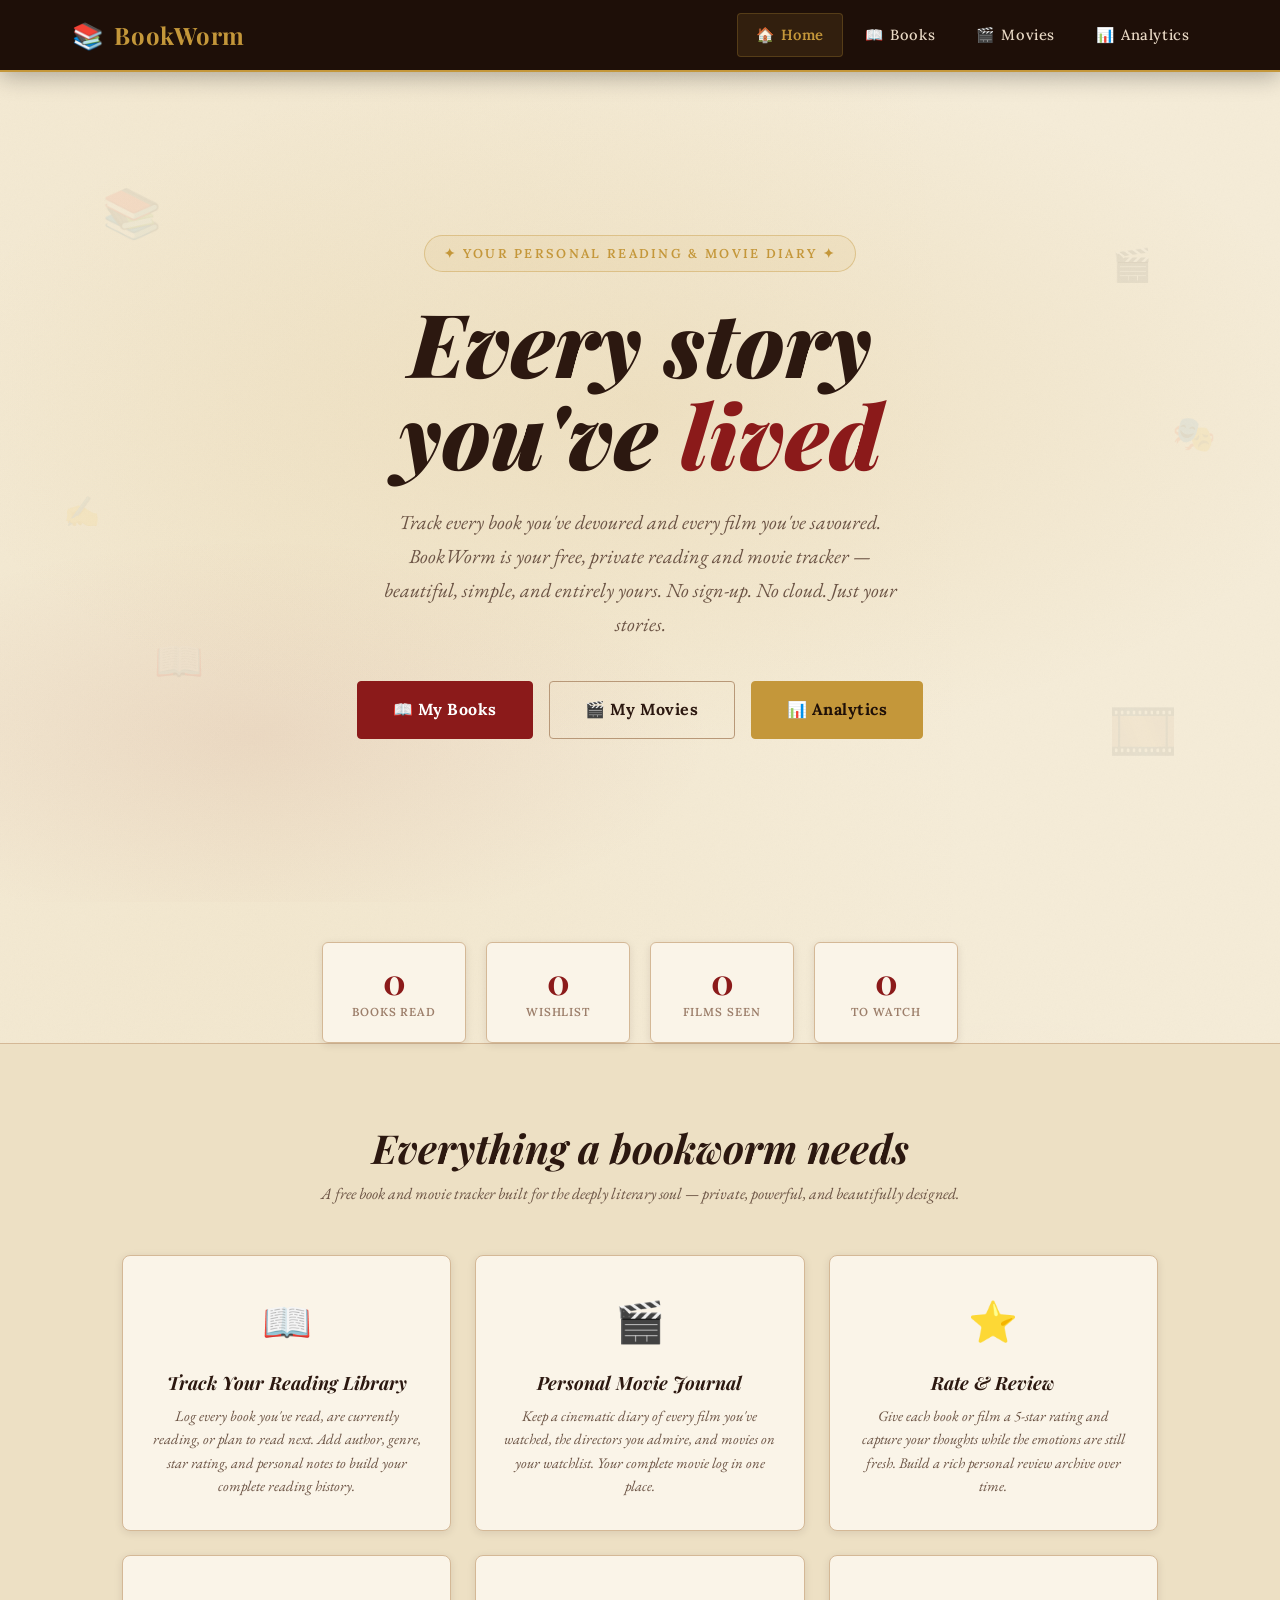
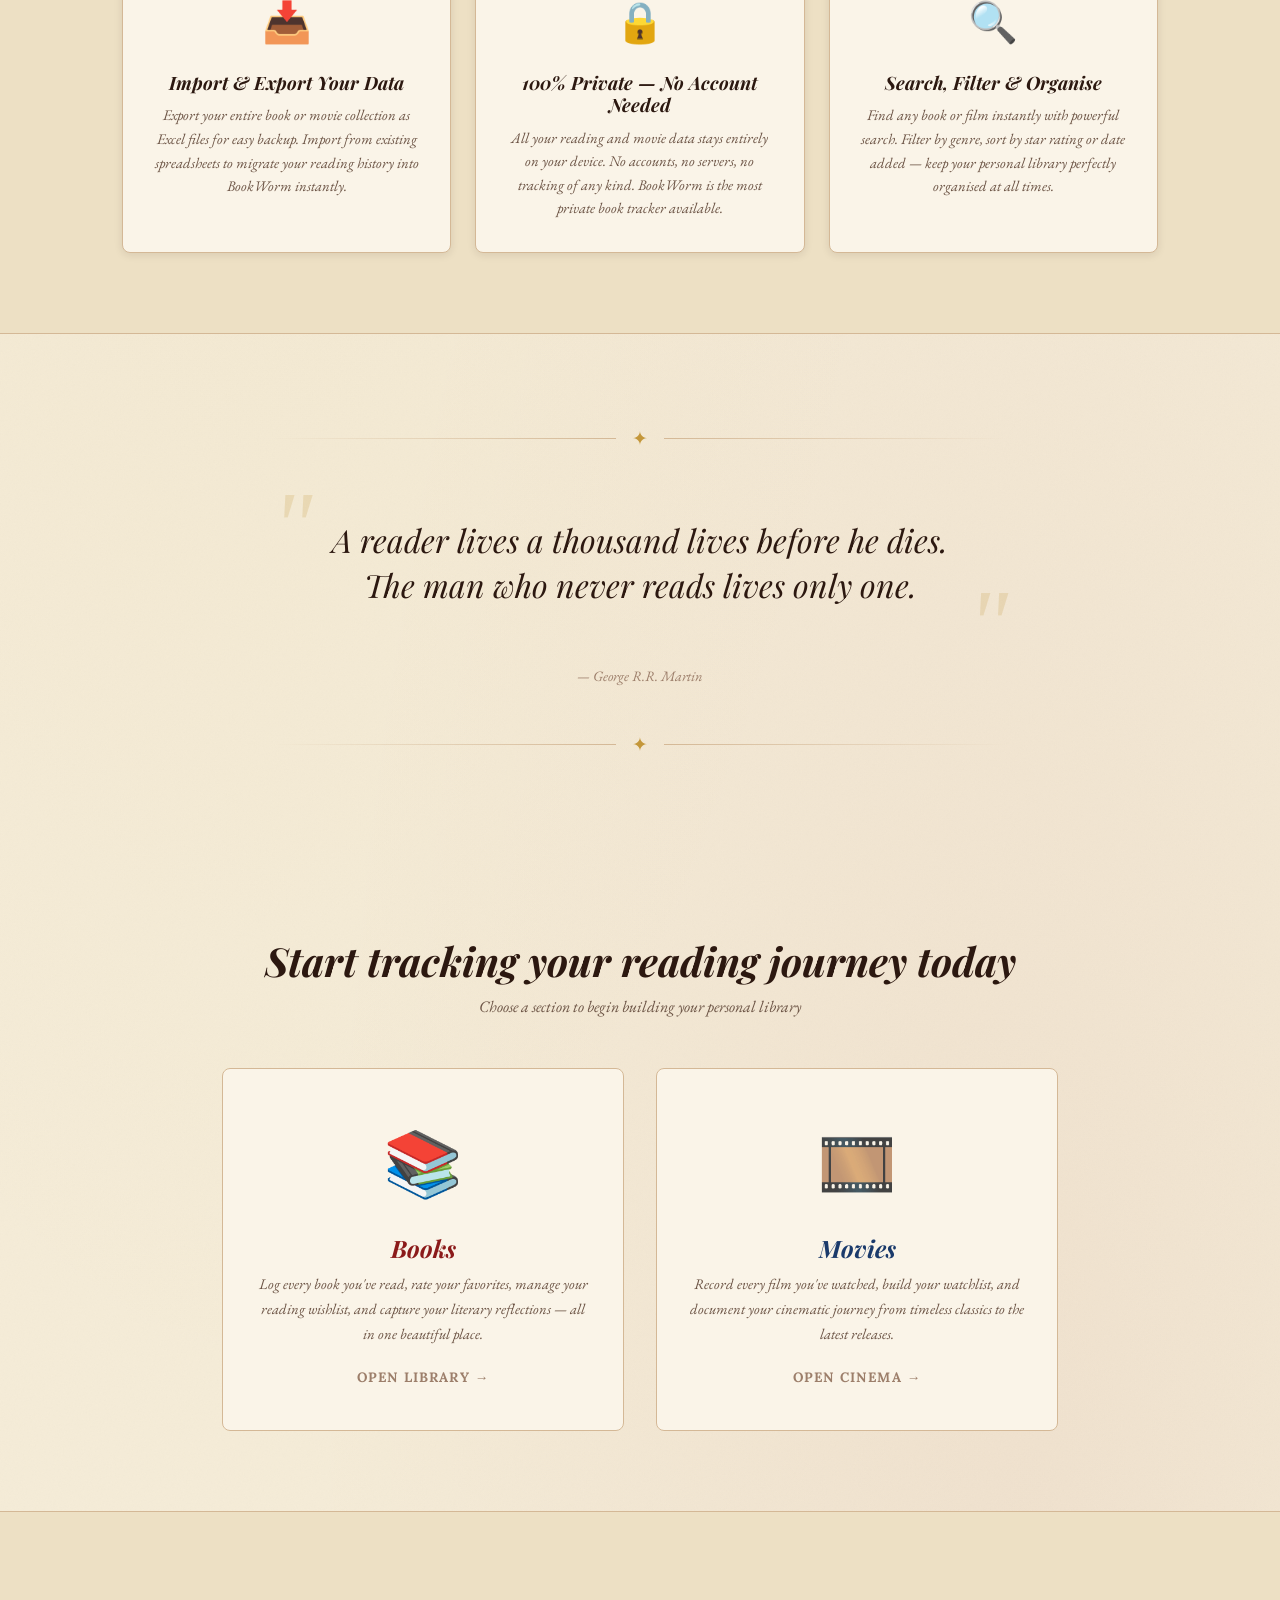
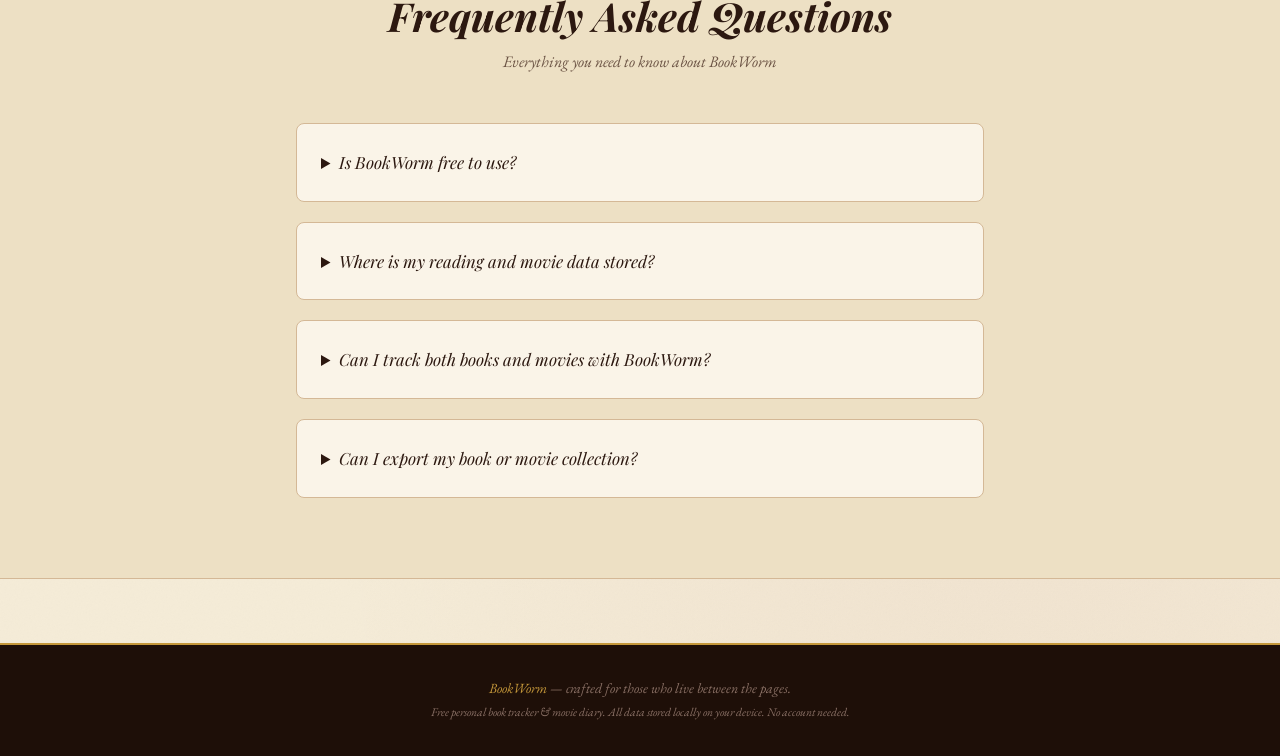
==== commit 8233e7be: "Enhance SEO and accessibility in index.html Updated SEO metadata and improved accessibility features" ====
--- a/index.html
+++ b/index.html
@@ -3,9 +3,135 @@
 <head>
   <meta charset="UTF-8" />
   <meta name="viewport" content="width=device-width, initial-scale=1.0" />
-  <title>BookWorm — Your Personal Reading & Watching Diary</title>
+
+  <!-- ═══════════════════════════════════════════
+       SEO — Primary Meta Tags
+  ════════════════════════════════════════════ -->
+  <title>BookWorm — Free Personal Book & Movie Tracker | Reading Diary App</title>
+  <meta name="description" content="BookWorm is your free personal reading and movie diary. Track every book you've read, rate films, manage your wishlist, and visualize your reading habits — all stored privately on your device. No sign-up needed." />
+  <meta name="keywords" content="book tracker, reading diary, personal book log, movie tracker, reading list app, book wishlist, track books read, reading habit tracker, free book journal, offline book tracker" />
+  <meta name="author" content="BookWorm" />
+  <meta name="robots" content="index, follow" />
+  <link rel="canonical" href="https://yourdomain.com/index.html" />
+
+  <!-- ═══════════════════════════════════════════
+       SEO — Open Graph (Facebook / LinkedIn)
+  ════════════════════════════════════════════ -->
+  <meta property="og:type"        content="website" />
+  <meta property="og:url"         content="https://yourdomain.com/index.html" />
+  <meta property="og:title"       content="BookWorm — Free Personal Book & Movie Tracker" />
+  <meta property="og:description" content="Track every book you've read and film you've watched. Rate, review, manage wishlists, and explore your reading analytics — free, private, and beautifully designed." />
+  <meta property="og:image"       content="https://yourdomain.com/assets/bookworm-preview.png" />
+  <meta property="og:site_name"   content="BookWorm" />
+
+  <!-- ═══════════════════════════════════════════
+       SEO — Twitter Card
+  ════════════════════════════════════════════ -->
+  <meta name="twitter:card"        content="summary_large_image" />
+  <meta name="twitter:url"         content="https://yourdomain.com/index.html" />
+  <meta name="twitter:title"       content="BookWorm — Free Personal Book & Movie Tracker" />
+  <meta name="twitter:description" content="Your personal reading and movie diary. Track books, rate films, manage wishlists, and visualize your reading habits — 100% private, no account needed." />
+  <meta name="twitter:image"       content="https://yourdomain.com/assets/bookworm-preview.png" />
+
+  <!-- ═══════════════════════════════════════════
+       SEO — Structured Data: WebApplication
+  ════════════════════════════════════════════ -->
+  <script type="application/ld+json">
+  {
+    "@context": "https://schema.org",
+    "@type": "WebApplication",
+    "name": "BookWorm",
+    "url": "https://yourdomain.com",
+    "description": "BookWorm is a free, private personal reading and movie tracker. Log books and films, rate and review them, manage wishlists, and explore analytics — all stored locally on your device with no account required.",
+    "applicationCategory": "LifestyleApplication",
+    "operatingSystem": "All",
+    "offers": {
+      "@type": "Offer",
+      "price": "0",
+      "priceCurrency": "USD"
+    },
+    "publisher": {
+      "@type": "Organization",
+      "name": "BookWorm",
+      "url": "https://yourdomain.com"
+    },
+    "featureList": [
+      "Track books read, currently reading, and wishlist",
+      "Log movies watched and watchlist",
+      "5-star rating and personal review system",
+      "Genre tagging and smart filtering",
+      "Reading analytics and habit visualization",
+      "Import and export data as Excel files",
+      "100% private — all data stored locally on device",
+      "No account or sign-up required"
+    ]
+  }
+  </script>
+
+  <!-- ═══════════════════════════════════════════
+       SEO — Structured Data: SiteNavigationElement
+  ════════════════════════════════════════════ -->
+  <script type="application/ld+json">
+  {
+    "@context": "https://schema.org",
+    "@type": "SiteNavigationElement",
+    "name": ["Home", "Books", "Movies", "Analytics"],
+    "url": [
+      "https://yourdomain.com/index.html",
+      "https://yourdomain.com/books.html",
+      "https://yourdomain.com/movies.html",
+      "https://yourdomain.com/analytics.html"
+    ]
+  }
+  </script>
+
+  <!-- ═══════════════════════════════════════════
+       SEO — Structured Data: FAQPage
+  ════════════════════════════════════════════ -->
+  <script type="application/ld+json">
+  {
+    "@context": "https://schema.org",
+    "@type": "FAQPage",
+    "mainEntity": [
+      {
+        "@type": "Question",
+        "name": "Is BookWorm free to use?",
+        "acceptedAnswer": {
+          "@type": "Answer",
+          "text": "Yes. BookWorm is completely free. No subscription, no account, and no hidden fees."
+        }
+      },
+      {
+        "@type": "Question",
+        "name": "Where is my reading data stored?",
+        "acceptedAnswer": {
+          "@type": "Answer",
+          "text": "All your data is stored locally on your device. Nothing is sent to any server, making BookWorm fully private."
+        }
+      },
+      {
+        "@type": "Question",
+        "name": "Can I track both books and movies with BookWorm?",
+        "acceptedAnswer": {
+          "@type": "Answer",
+          "text": "Yes. BookWorm lets you track your entire reading library and movie diary in one place, with ratings, reviews, and wishlists for both."
+        }
+      },
+      {
+        "@type": "Question",
+        "name": "Can I export my book or movie data?",
+        "acceptedAnswer": {
+          "@type": "Answer",
+          "text": "Yes. You can export your full collection as Excel files for backup, and import existing spreadsheets to migrate your data into BookWorm."
+        }
+      }
+    ]
+  }
+  </script>
+
   <link rel="icon" href="data:image/svg+xml,<svg xmlns='http://www.w3.org/2000/svg' viewBox='0 0 100 100'><text y='.9em' font-size='90'>📚</text></svg>" />
   <link rel="stylesheet" href="css/main.css" />
+
   <style>
     /* ── Hero ─────────────────────────────────── */
     .hero {
@@ -29,7 +155,6 @@
       pointer-events: none;
     }
 
-    /* Floating book decorations */
     .hero-deco {
       position: absolute;
       font-size: 2.5rem;
@@ -113,7 +238,6 @@
       letter-spacing: 0.03em;
     }
 
-    /* ── Ornament ────────────────────────────── */
     .ornament {
       font-size: 1.5rem;
       color: var(--accent-gold);
@@ -297,9 +421,7 @@
       color: var(--text-muted);
       transition: color var(--transition), transform var(--transition);
     }
-    .section-card:hover .go-arrow {
-      transform: translateX(4px);
-    }
+    .section-card:hover .go-arrow { transform: translateX(4px); }
     .section-card.books:hover .go-arrow  { color: var(--accent-main); }
     .section-card.movies:hover .go-arrow { color: #1A3A6B; }
 
@@ -339,24 +461,44 @@
       color: var(--text-muted);
     }
 
+    .sr-only {
+      position: absolute;
+      width: 1px; height: 1px;
+      padding: 0; margin: -1px;
+      overflow: hidden;
+      clip: rect(0,0,0,0);
+      white-space: nowrap;
+      border: 0;
+    }
+
     @media (max-width: 640px) {
       .sections-grid { grid-template-columns: 1fr; }
       .home-stats { grid-template-columns: repeat(2, 1fr); }
       .pull-quote { padding: 1.5rem 1.5rem; }
     }
   </style>
+
+  <!-- Google tag (gtag.js) -->
+  <script async src="https://www.googletagmanager.com/gtag/js?id=G-79SWSYS3K4"></script>
+  <script>
+    window.dataLayer = window.dataLayer || [];
+    function gtag(){dataLayer.push(arguments);}
+    gtag('js', new Date());
+    gtag('config', 'G-79SWSYS3K4');
+  </script>
+
 </head>
 <body>
 
   <!-- ── Navigation ──────────────────────────── -->
-  <nav class="navbar">
+  <nav class="navbar" aria-label="Main navigation">
     <div class="nav-inner">
-      <a href="index.html" class="nav-logo">
-        <span class="logo-icon">📚</span>
+      <a href="index.html" class="nav-logo" aria-label="BookWorm — Personal Book and Movie Tracker">
+        <span class="logo-icon" aria-hidden="true">📚</span>
         BookWorm
       </a>
-      <ul class="nav-links">
-        <li><a href="index.html" class="active">🏠 <span>Home</span></a></li>
+      <ul class="nav-links" role="list">
+        <li><a href="index.html" class="active" aria-current="page">🏠 <span>Home</span></a></li>
         <li><a href="books.html">📖 <span>Books</span></a></li>
         <li><a href="movies.html">🎬 <span>Movies</span></a></li>
         <li><a href="analytics.html">📊 <span>Analytics</span></a></li>
@@ -365,33 +507,32 @@
   </nav>
 
   <!-- ── Hero ─────────────────────────────────── -->
-  <section class="hero">
-    <!-- Floating decorations -->
-    <span class="hero-deco">📚</span>
-    <span class="hero-deco">🎬</span>
-    <span class="hero-deco">📖</span>
-    <span class="hero-deco">🎞️</span>
-    <span class="hero-deco">✍️</span>
-    <span class="hero-deco">🎭</span>
+  <section class="hero" aria-labelledby="hero-heading">
+    <span class="hero-deco" aria-hidden="true">📚</span>
+    <span class="hero-deco" aria-hidden="true">🎬</span>
+    <span class="hero-deco" aria-hidden="true">📖</span>
+    <span class="hero-deco" aria-hidden="true">🎞️</span>
+    <span class="hero-deco" aria-hidden="true">✍️</span>
+    <span class="hero-deco" aria-hidden="true">🎭</span>
 
     <div class="hero-content">
-      <span class="hero-eyebrow">✦ Your Personal Library ✦</span>
-      <h1>Every story<br />you've <em>lived</em></h1>
+      <span class="hero-eyebrow">✦ Your Personal Reading &amp; Movie Diary ✦</span>
+      <h1 id="hero-heading">Every story<br />you've <em>lived</em></h1>
       <p class="hero-sub">
-        Track the books you've devoured, the films you've savoured,
-        and the stories still waiting for you. Your reading & watching
-        diary, beautifully kept.
+        Track every book you've devoured and every film you've savoured.
+        BookWorm is your free, private reading and movie tracker — beautiful,
+        simple, and entirely yours. No sign-up. No cloud. Just your stories.
       </p>
       <div class="hero-cta">
-        <a href="books.html" class="btn btn-primary btn-hero">📖 My Books</a>
-        <a href="movies.html" class="btn btn-outline btn-hero">🎬 My Movies</a>
-        <a href="analytics.html" class="btn btn-gold btn-hero">📊 Analytics</a>
+        <a href="books.html" class="btn btn-primary btn-hero" aria-label="Go to My Books tracker">📖 My Books</a>
+        <a href="movies.html" class="btn btn-outline btn-hero" aria-label="Go to My Movies tracker">🎬 My Movies</a>
+        <a href="analytics.html" class="btn btn-gold btn-hero" aria-label="View your reading analytics">📊 Analytics</a>
       </div>
     </div>
   </section>
 
   <!-- ── Live Stats ────────────────────────────── -->
-  <div class="home-stats" id="home-stats">
+  <div class="home-stats" id="home-stats" aria-label="Your personal reading and movie statistics">
     <div class="hs-card">
       <div class="hs-number" id="hs-books-read">0</div>
       <div class="hs-label">Books Read</div>
@@ -411,90 +552,145 @@
   </div>
 
   <!-- ── Features ─────────────────────────────── -->
-  <section class="features-section">
+  <section class="features-section" aria-labelledby="features-heading">
     <div class="section-title">
-      <h2>Everything a bookworm needs</h2>
-      <p>Simple tools for the deeply literary soul</p>
+      <h2 id="features-heading">Everything a bookworm needs</h2>
+      <p>A free book and movie tracker built for the deeply literary soul — private, powerful, and beautifully designed.</p>
     </div>
     <div class="features-grid container">
-      <div class="feature-card">
-        <span class="feature-icon">📖</span>
-        <h3>Track Your Library</h3>
-        <p>Log every book — read, currently reading, or on your wishlist — with author, genre, rating, and personal notes.</p>
-      </div>
-      <div class="feature-card">
-        <span class="feature-icon">🎬</span>
-        <h3>Movie Journal</h3>
-        <p>Keep a cinematic diary of films watched, directors admired, and movies eagerly awaiting your viewing.</p>
-      </div>
-      <div class="feature-card">
-        <span class="feature-icon">⭐</span>
-        <h3>Rate & Review</h3>
-        <p>Give each story a star rating and jot down your thoughts while the emotions are still fresh.</p>
-      </div>
-      <div class="feature-card">
-        <span class="feature-icon">📥</span>
-        <h3>Import & Export</h3>
-        <p>Export your entire collection as Excel files for backup. Import from existing spreadsheets to migrate your data.</p>
-      </div>
-      <div class="feature-card">
-        <span class="feature-icon">🔒</span>
-        <h3>Entirely Private</h3>
-        <p>All your data stays on your device. No accounts, no servers, no tracking. Just you and your stories.</p>
-      </div>
-      <div class="feature-card">
-        <span class="feature-icon">🔍</span>
-        <h3>Search & Filter</h3>
-        <p>Find any entry instantly. Filter by genre, sort by rating or date — your library, perfectly organised.</p>
-      </div>
+
+      <article class="feature-card">
+        <span class="feature-icon" aria-hidden="true">📖</span>
+        <h3>Track Your Reading Library</h3>
+        <p>Log every book you've read, are currently reading, or plan to read next. Add author, genre, star rating, and personal notes to build your complete reading history.</p>
+      </article>
+
+      <article class="feature-card">
+        <span class="feature-icon" aria-hidden="true">🎬</span>
+        <h3>Personal Movie Journal</h3>
+        <p>Keep a cinematic diary of every film you've watched, the directors you admire, and movies on your watchlist. Your complete movie log in one place.</p>
+      </article>
+
+      <article class="feature-card">
+        <span class="feature-icon" aria-hidden="true">⭐</span>
+        <h3>Rate &amp; Review</h3>
+        <p>Give each book or film a 5-star rating and capture your thoughts while the emotions are still fresh. Build a rich personal review archive over time.</p>
+      </article>
+
+      <article class="feature-card">
+        <span class="feature-icon" aria-hidden="true">📥</span>
+        <h3>Import &amp; Export Your Data</h3>
+        <p>Export your entire book or movie collection as Excel files for easy backup. Import from existing spreadsheets to migrate your reading history into BookWorm instantly.</p>
+      </article>
+
+      <article class="feature-card">
+        <span class="feature-icon" aria-hidden="true">🔒</span>
+        <h3>100% Private — No Account Needed</h3>
+        <p>All your reading and movie data stays entirely on your device. No accounts, no servers, no tracking of any kind. BookWorm is the most private book tracker available.</p>
+      </article>
+
+      <article class="feature-card">
+        <span class="feature-icon" aria-hidden="true">🔍</span>
+        <h3>Search, Filter &amp; Organise</h3>
+        <p>Find any book or film instantly with powerful search. Filter by genre, sort by star rating or date added — keep your personal library perfectly organised at all times.</p>
+      </article>
+
     </div>
   </section>
 
   <!-- ── Quote ─────────────────────────────────── -->
-  <section class="quote-section">
-    <div class="divider"><span>✦</span></div>
+  <section class="quote-section" aria-label="Inspirational reading quote">
+    <div class="divider"><span aria-hidden="true">✦</span></div>
     <blockquote class="pull-quote">
       A reader lives a thousand lives before he dies. The man who never reads lives only one.
     </blockquote>
     <p class="quote-attr">— George R.R. Martin</p>
-    <div class="divider" style="margin-top:2.5rem"><span>✦</span></div>
+    <div class="divider" style="margin-top:2.5rem"><span aria-hidden="true">✦</span></div>
   </section>
 
   <!-- ── Section CTAs ──────────────────────────── -->
   <div class="sections-cta">
     <div class="section-title">
-      <h2>Begin your collection</h2>
-      <p>Choose a section to start tracking</p>
+      <h2>Start tracking your reading journey today</h2>
+      <p>Choose a section to begin building your personal library</p>
     </div>
     <div class="sections-grid">
-      <a href="books.html" class="section-card books">
-        <span class="sc-icon">📚</span>
+      <a href="books.html" class="section-card books" aria-label="Open the Books tracker to log your reading history">
+        <span class="sc-icon" aria-hidden="true">📚</span>
         <h2>Books</h2>
-        <p>Your reading history, wishlist, and literary reflections — all in one beautiful place.</p>
+        <p>Log every book you've read, rate your favorites, manage your reading wishlist, and capture your literary reflections — all in one beautiful place.</p>
         <span class="go-arrow">Open Library →</span>
       </a>
-      <a href="movies.html" class="section-card movies">
-        <span class="sc-icon">🎞️</span>
+      <a href="movies.html" class="section-card movies" aria-label="Open the Movies tracker to log your film history">
+        <span class="sc-icon" aria-hidden="true">🎞️</span>
         <h2>Movies</h2>
-        <p>Your cinematic journey, from beloved classics to films you're yet to discover.</p>
+        <p>Record every film you've watched, build your watchlist, and document your cinematic journey from timeless classics to the latest releases.</p>
         <span class="go-arrow">Open Cinema →</span>
       </a>
     </div>
   </div>
+
+  <!-- ══════════════════════════════════════════════
+       SEO — FAQ Section (mirrors JSON-LD FAQPage)
+  ═══════════════════════════════════════════════ -->
+  <section class="features-section" aria-labelledby="faq-heading" style="border-top:1px solid var(--border-color)">
+    <div class="section-title">
+      <h2 id="faq-heading">Frequently Asked Questions</h2>
+      <p>Everything you need to know about BookWorm</p>
+    </div>
+    <div style="max-width:720px;margin:0 auto;display:grid;gap:1.25rem;padding:0 1rem">
+
+      <details style="background:var(--bg-card);border:1px solid var(--border-color);border-radius:8px;padding:1.5rem">
+        <summary style="font-family:var(--font-display);font-size:1.05rem;font-style:italic;cursor:pointer">
+          Is BookWorm free to use?
+        </summary>
+        <p style="font-family:var(--font-alt);font-size:0.93rem;color:var(--text-secondary);font-style:italic;margin-top:0.75rem;line-height:1.7">
+          Yes — BookWorm is completely free. There is no subscription plan, no premium tier, and no hidden fees. Every feature is available to all users at no cost.
+        </p>
+      </details>
+
+      <details style="background:var(--bg-card);border:1px solid var(--border-color);border-radius:8px;padding:1.5rem">
+        <summary style="font-family:var(--font-display);font-size:1.05rem;font-style:italic;cursor:pointer">
+          Where is my reading and movie data stored?
+        </summary>
+        <p style="font-family:var(--font-alt);font-size:0.93rem;color:var(--text-secondary);font-style:italic;margin-top:0.75rem;line-height:1.7">
+          All your data is stored locally in your browser on your own device. Nothing is ever uploaded to a server. This makes BookWorm one of the most private book trackers available — your reading life belongs only to you.
+        </p>
+      </details>
+
+      <details style="background:var(--bg-card);border:1px solid var(--border-color);border-radius:8px;padding:1.5rem">
+        <summary style="font-family:var(--font-display);font-size:1.05rem;font-style:italic;cursor:pointer">
+          Can I track both books and movies with BookWorm?
+        </summary>
+        <p style="font-family:var(--font-alt);font-size:0.93rem;color:var(--text-secondary);font-style:italic;margin-top:0.75rem;line-height:1.7">
+          Absolutely. BookWorm includes a dedicated book tracker and a separate movie tracker, both with ratings, reviews, wishlists, and genre filtering — all in one unified reading and watching diary.
+        </p>
+      </details>
+
+      <details style="background:var(--bg-card);border:1px solid var(--border-color);border-radius:8px;padding:1.5rem">
+        <summary style="font-family:var(--font-display);font-size:1.05rem;font-style:italic;cursor:pointer">
+          Can I export my book or movie collection?
+        </summary>
+        <p style="font-family:var(--font-alt);font-size:0.93rem;color:var(--text-secondary);font-style:italic;margin-top:0.75rem;line-height:1.7">
+          Yes. You can export your full book or movie collection as an Excel file at any time, and import existing spreadsheets to migrate your data into BookWorm — perfect for readers switching from another tracking app.
+        </p>
+      </details>
+
+    </div>
+  </section>
 
   <!-- ── Footer ────────────────────────────────── -->
   <footer>
     <p>
       <span>BookWorm</span> — crafted for those who live between the pages.
       <br />
-      <small>All data stored locally on your device. No account needed.</small>
+      <small>Free personal book tracker &amp; movie diary. All data stored locally on your device. No account needed.</small>
     </p>
   </footer>
 
   <!-- ── Scripts ───────────────────────────────── -->
   <script src="js/storage.js"></script>
   <script>
-    // Populate home stats from localStorage
     document.addEventListener('DOMContentLoaded', () => {
       const bs = BookWormDB.Books.stats();
       const ms = BookWormDB.Movies.stats();
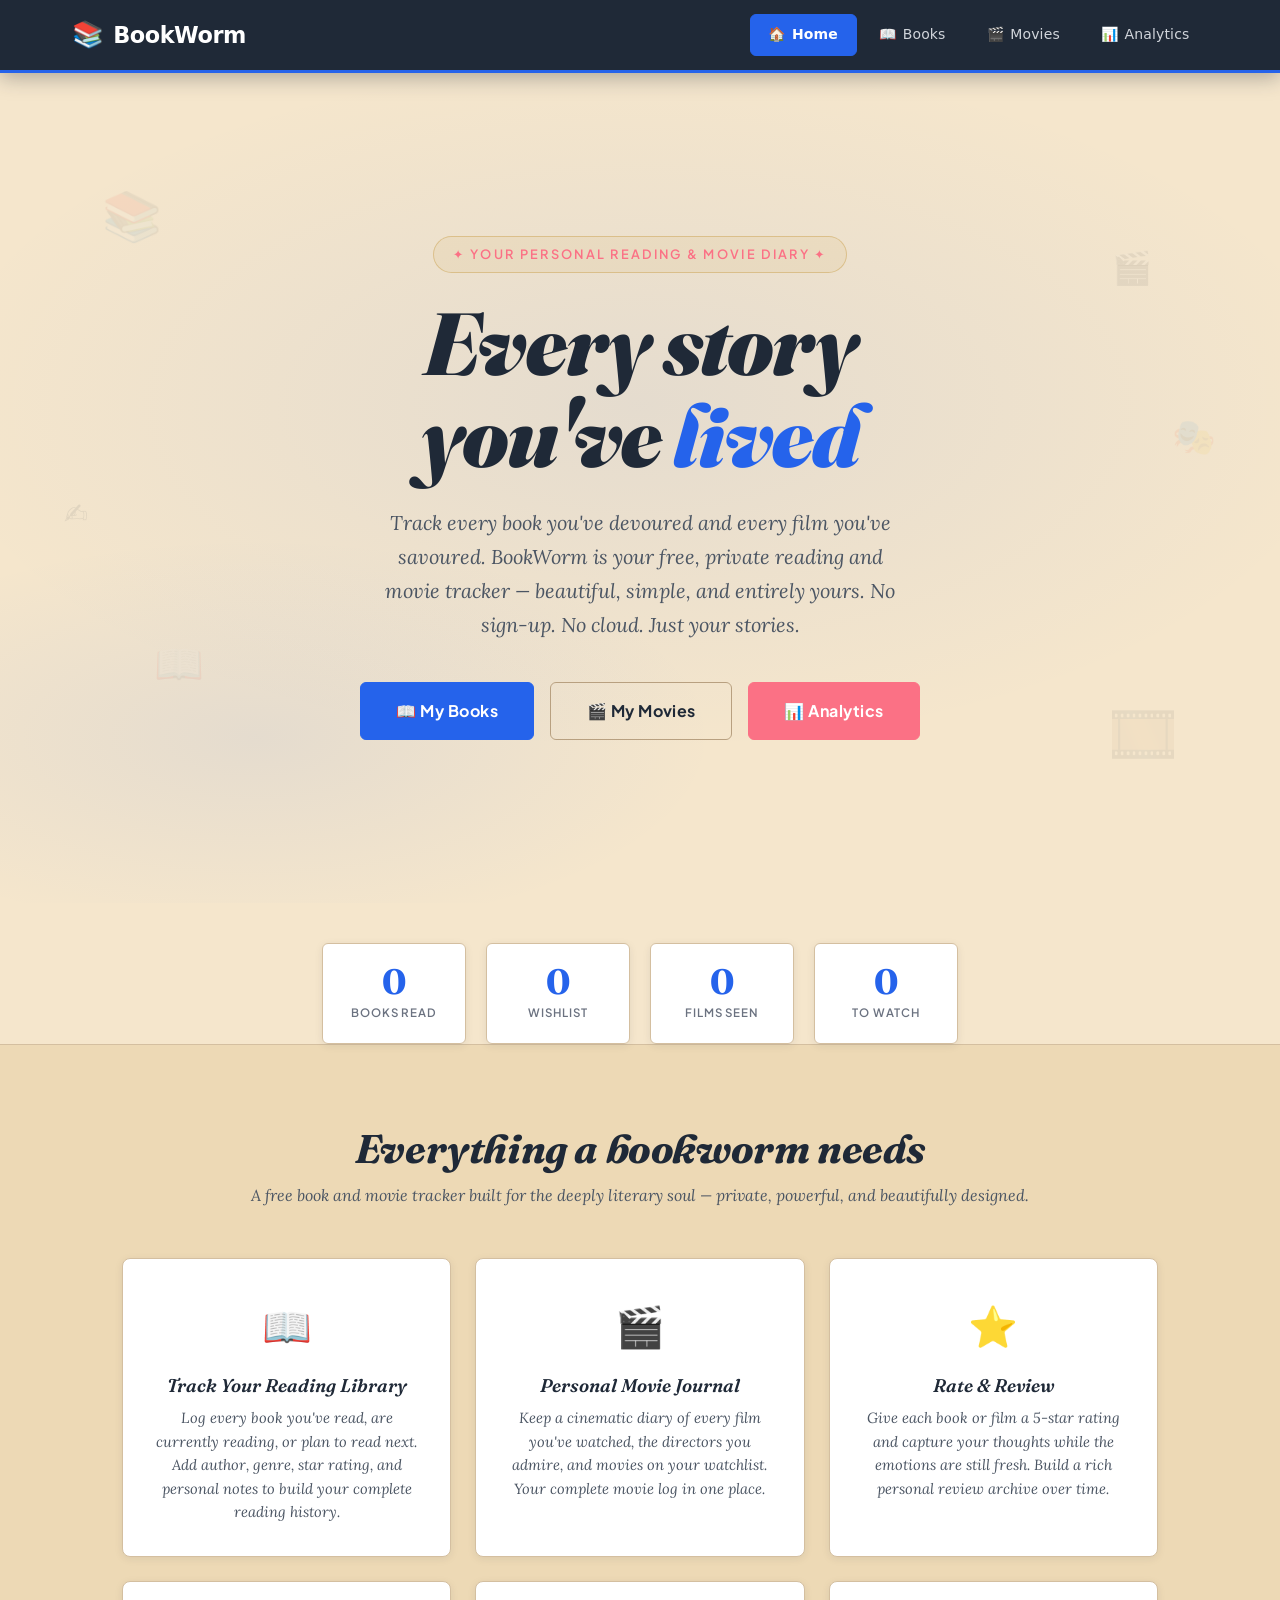
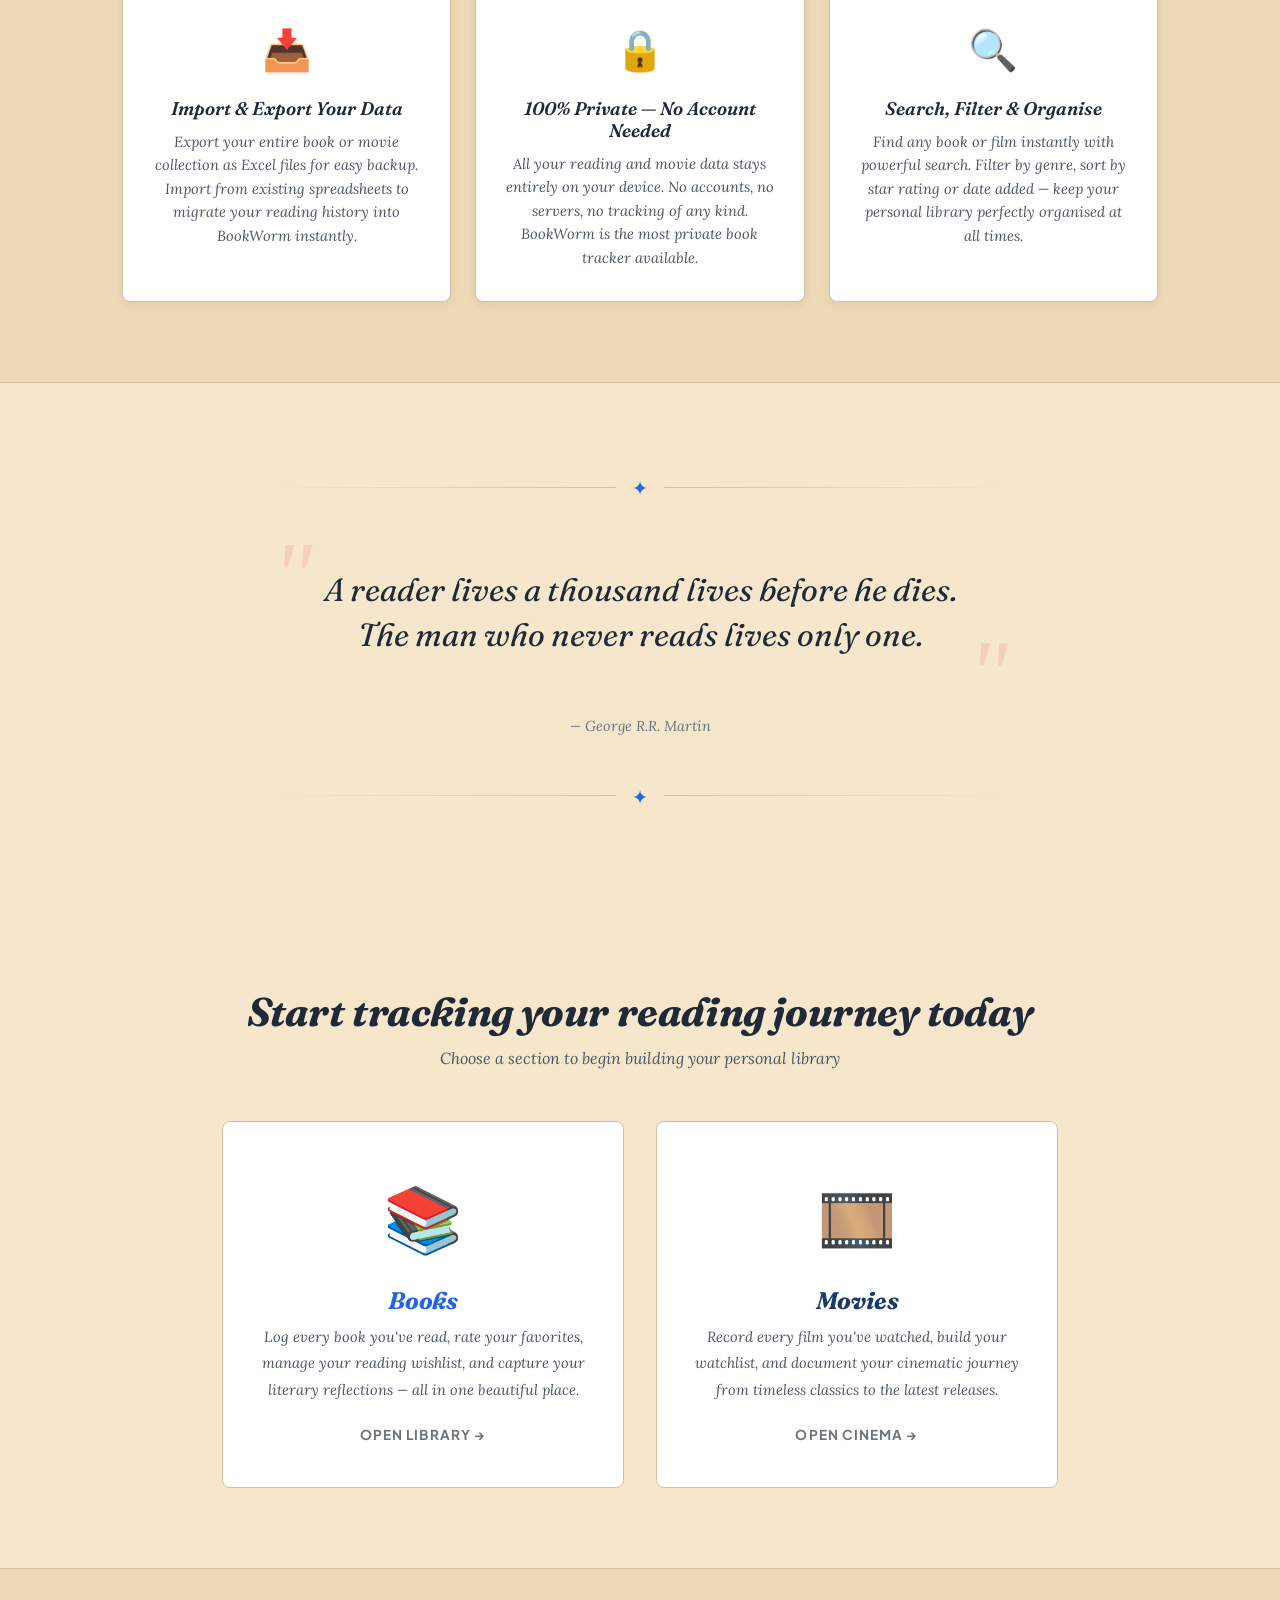
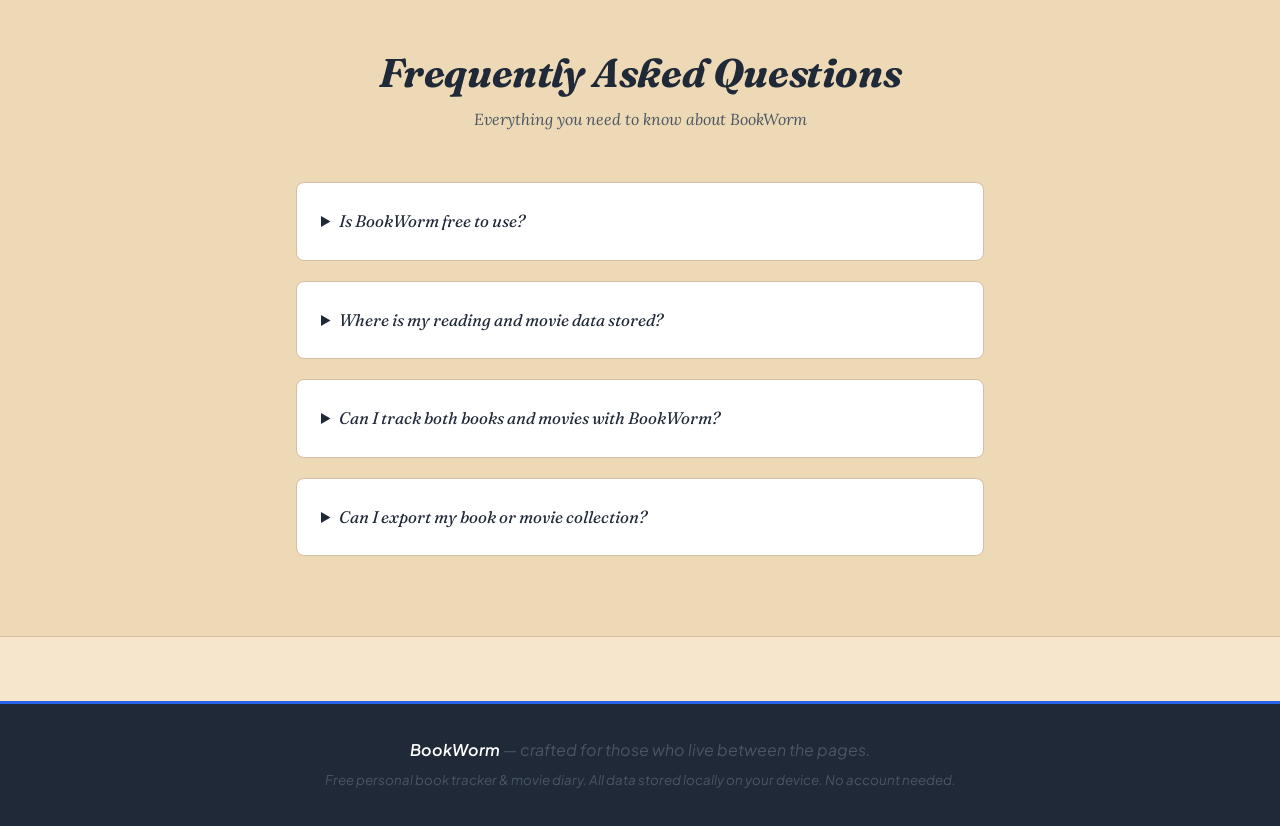
==== commit 90dc13cf: "Change background gradients to blue shades" ====
--- a/index.html
+++ b/index.html
@@ -150,8 +150,8 @@
       position: absolute;
       inset: 0;
       background:
-        radial-gradient(ellipse 80% 60% at 50% 40%, rgba(196,151,58,0.12) 0%, transparent 70%),
-        radial-gradient(ellipse 60% 40% at 20% 80%, rgba(139,26,26,0.07) 0%, transparent 60%);
+        radial-gradient(ellipse 80% 60% at 50% 40%, rgba(37,99,235,0.08) 0%, transparent 70%),
+        radial-gradient(ellipse 60% 40% at 20% 80%, rgba(37,99,235,0.08) 0%, transparent 60%);
       pointer-events: none;
     }
 
--- a/css/main.css
+++ b/css/main.css
@@ -1,33 +1,65 @@
 /* ================================================
    BookWorm — Main Stylesheet
-   Aesthetic: Vintage Library / Literary Elegance
+   Aesthetic: Modern Literary / Clean & Readable
+   Color Palette:
+     Blue    #2563EB  — primary accent
+     Green   #22C55E  — success / read status
+     Dark    #1F2937  — navbar, footer, headings
+     Gray    #4B5563  — body text
+     Rose    #FB7185  — secondary accent / tags
+     Cream   #F5E6CC  — warm background
    ================================================ */
 
-@import url('https://fonts.googleapis.com/css2?family=Playfair+Display:ital,wght@0,400;0,500;0,600;0,700;0,900;1,400;1,700&family=Lora:ital,wght@0,400;0,500;0,600;1,400;1,500&family=EB+Garamond:ital,wght@0,400;0,500;1,400&display=swap');
+/*
+  Font Pairing (upgraded for max readability & visual impact):
+  ┌─ Display / Headings ──── Fraunces
+  │    Optical-size variable serif — stunning for large headings,
+  │    with beautiful italic forms. Instantly eye-catching.
+  ├─ Body / UI ───────────── Plus Jakarta Sans
+  │    Purpose-built for screen readability. Clean, geometric,
+  │    excellent at small sizes. Far more readable than Inter.
+  └─ Quotes / Notes ──────── Lora
+       Warm, calligraphic serif — ideal for pull-quotes,
+       card notes, and any italic flavour text.
+*/
+@import url('https://fonts.googleapis.com/css2?family=Fraunces:ital,opsz,wght@0,9..144,300;0,9..144,500;0,9..144,600;0,9..144,700;0,9..144,900;1,9..144,400;1,9..144,600;1,9..144,700&family=Plus+Jakarta+Sans:wght@400;500;600;700;800&family=Lora:ital,wght@0,400;0,500;0,600;1,400;1,500&display=swap');
 
 /* ── CSS Variables ─────────────────────────────── */
 :root {
-  --bg-primary:     #F5ECD7;
-  --bg-secondary:   #EDE0C4;
-  --bg-card:        #FAF4E8;
-  --bg-dark:        #1E0F08;
-  --text-primary:   #2C1810;
-  --text-secondary: #6B5344;
-  --text-muted:     #9C7E6A;
-  --accent-main:    #8B1A1A;
-  --accent-hover:   #6B1212;
-  --accent-gold:    #C4973A;
-  --accent-gold-lt: #E8C56A;
-  --border-color:   #D4B896;
-  --border-dark:    #B89878;
-  --shadow-sm:      0 2px 8px rgba(44,24,16,0.10);
-  --shadow-md:      0 6px 24px rgba(44,24,16,0.14);
-  --shadow-lg:      0 12px 48px rgba(44,24,16,0.18);
-  --radius:         4px;
-  --font-display:   'Playfair Display', Georgia, serif;
-  --font-body:      'Lora', Georgia, serif;
-  --font-alt:       'EB Garamond', Georgia, serif;
-  --transition:     0.25s ease;
+  /* ── Backgrounds ─────────────────────── */
+  --bg-primary:     #F5E6CC;        /* warm cream — main page bg          */
+  --bg-secondary:   #EDD9B5;        /* slightly deeper cream for sections  */
+  --bg-card:        #FFFFFF;        /* clean white cards — high contrast   */
+  --bg-dark:        #1F2937;        /* deep charcoal — navbar & footer     */
+
+  /* ── Text ────────────────────────────── */
+  --text-primary:   #1F2937;        /* near-black charcoal — headings      */
+  --text-secondary: #4B5563;        /* warm mid-gray — body copy           */
+  --text-muted:     #6B7280;        /* soft gray — labels, hints           */
+  --text-on-dark:   #F5E6CC;        /* cream on dark backgrounds           */
+
+  /* ── Accents ─────────────────────────── */
+  --accent-main:    #2563EB;        /* vivid blue — primary CTA & links    */
+  --accent-hover:   #1D4ED8;        /* darker blue on hover                */
+  --accent-gold:    #FB7185;        /* rose-pink — secondary highlights    */
+  --accent-gold-lt: #FDA4AF;        /* lighter rose for hover states       */
+  --accent-green:   #22C55E;        /* green — "read" / "watched" status   */
+
+  /* ── Borders ─────────────────────────── */
+  --border-color:   #D4BFA0;        /* warm tan border                     */
+  --border-dark:    #B8A080;        /* slightly darker for focus states    */
+
+  /* ── Shadows ─────────────────────────── */
+  --shadow-sm:      0 2px 8px  rgba(31,41,55,0.08);
+  --shadow-md:      0 6px 24px rgba(31,41,55,0.13);
+  --shadow-lg:      0 12px 48px rgba(31,41,55,0.18);
+
+  /* ── Misc ────────────────────────────── */
+  --radius:         6px;
+  --font-display:   'Fraunces', Georgia, serif;
+  --font-body:      'Plus Jakarta Sans', system-ui, sans-serif;
+  --font-alt:       'Lora', Georgia, serif;
+  --transition:     0.22s ease;
 }
 
 /* ── Reset & Base ──────────────────────────────── */
@@ -40,24 +72,36 @@
   background-color: var(--bg-primary);
   color: var(--text-primary);
   line-height: 1.7;
+  -webkit-font-smoothing: antialiased;
+  -moz-osx-font-smoothing: grayscale;
+  letter-spacing: 0em;
   min-height: 100vh;
-  background-image:
-    radial-gradient(ellipse at 20% 20%, rgba(196,151,58,0.06) 0%, transparent 50%),
-    radial-gradient(ellipse at 80% 80%, rgba(139,26,26,0.05) 0%, transparent 50%),
-    url("data:image/svg+xml,%3Csvg xmlns='http://www.w3.org/2000/svg' width='400' height='400'%3E%3Cfilter id='noise'%3E%3CfeTurbulence type='fractalNoise' baseFrequency='0.65' numOctaves='3' stitchTiles='stitch'/%3E%3CfeColorMatrix type='saturate' values='0'/%3E%3C/filter%3E%3Crect width='400' height='400' filter='url(%23noise)' opacity='0.03'/%3E%3C/svg%3E");
 }
 
 /* ── Scrollbar ─────────────────────────────────── */
 ::-webkit-scrollbar { width: 8px; }
 ::-webkit-scrollbar-track { background: var(--bg-secondary); }
 ::-webkit-scrollbar-thumb { background: var(--border-dark); border-radius: 4px; }
-::-webkit-scrollbar-thumb:hover { background: var(--accent-gold); }
+::-webkit-scrollbar-thumb:hover { background: var(--accent-main); }
 
 /* ── Typography ────────────────────────────────── */
 h1, h2, h3, h4, h5 {
   font-family: var(--font-display);
   color: var(--text-primary);
   line-height: 1.2;
+  font-optical-sizing: auto;   /* activates Fraunces optical size axis */
+  font-weight: 700;
+}
+
+h1 { font-size: clamp(2.2rem, 5vw, 3.4rem); font-weight: 900; font-style: italic; letter-spacing: -0.02em; }
+h2 { font-size: clamp(1.6rem, 3vw, 2.2rem); font-weight: 700; letter-spacing: -0.01em; }
+h3 { font-size: 1.2rem; font-weight: 600; letter-spacing: 0; }
+
+p {
+  font-family: var(--font-body);
+  font-size: 1rem;
+  line-height: 1.8;
+  color: var(--text-secondary);
 }
 
 a { color: inherit; text-decoration: none; }
@@ -68,8 +112,8 @@
   top: 0;
   z-index: 100;
   background: var(--bg-dark);
-  border-bottom: 2px solid var(--accent-gold);
-  box-shadow: 0 4px 24px rgba(0,0,0,0.3);
+  border-bottom: 3px solid var(--accent-main);
+  box-shadow: 0 4px 20px rgba(31,41,55,0.35);
 }
 
 .nav-inner {
@@ -86,11 +130,11 @@
   display: flex;
   align-items: center;
   gap: 0.6rem;
-  font-family: var(--font-display);
-  font-size: 1.5rem;
-  font-weight: 700;
-  color: var(--accent-gold);
-  letter-spacing: 0.03em;
+  font-family: 'Inter', system-ui, sans-serif;
+  font-size: 1.4rem;
+  font-weight: 800;
+  color: #FFFFFF;
+  letter-spacing: -0.02em;
 }
 
 .nav-logo .logo-icon {
@@ -111,23 +155,25 @@
   gap: 0.4rem;
   padding: 0.5rem 1.1rem;
   border-radius: var(--radius);
-  font-family: var(--font-body);
-  font-size: 0.92rem;
+  font-family: 'Inter', system-ui, sans-serif;
+  font-size: 0.875rem;
   font-weight: 500;
-  color: #E8D8C4;
-  letter-spacing: 0.04em;
+  color: #D1D5DB;
+  letter-spacing: 0.01em;
   transition: all var(--transition);
   border: 1px solid transparent;
 }
 
-.nav-links a:hover,
+.nav-links a:hover {
+  color: #FFFFFF;
+  background: rgba(255,255,255,0.10);
+  border-color: rgba(255,255,255,0.15);
+}
+
 .nav-links a.active {
-  color: var(--accent-gold);
-  background: rgba(196,151,58,0.12);
-  border-color: rgba(196,151,58,0.25);
-}
-
-.nav-links a.active {
+  color: #FFFFFF;
+  background: var(--accent-main);
+  border-color: var(--accent-main);
   font-weight: 600;
 }
 
@@ -143,22 +189,25 @@
   display: block;
   width: 80px;
   height: 3px;
-  background: linear-gradient(90deg, transparent, var(--accent-gold), transparent);
+  background: linear-gradient(90deg, transparent, var(--accent-main), transparent);
   margin: 1.5rem auto 0;
 }
 
 .page-header h1 {
-  font-size: clamp(2rem, 5vw, 3rem);
+  font-size: clamp(2.2rem, 5vw, 3.2rem);
   font-style: italic;
+  font-weight: 700;
+  letter-spacing: -0.02em;
   color: var(--text-primary);
 }
 
 .page-header p {
   font-family: var(--font-alt);
-  font-size: 1.05rem;
+  font-size: 1.15rem;
   color: var(--text-secondary);
-  margin-top: 0.5rem;
+  margin-top: 0.6rem;
   font-style: italic;
+  line-height: 1.7;
 }
 
 /* ── Decorative Divider ────────────────────────── */
@@ -167,7 +216,7 @@
   align-items: center;
   gap: 1rem;
   margin: 0.5rem 0 2rem;
-  color: var(--accent-gold);
+  color: var(--accent-main);
   font-size: 1.2rem;
 }
 .divider::before,
@@ -243,7 +292,7 @@
   width: 100%;
   padding: 0.65rem 1rem 0.65rem 2.5rem;
   font-family: var(--font-body);
-  font-size: 0.9rem;
+  font-size: 0.92rem;
   color: var(--text-primary);
   background: var(--bg-card);
   border: 1.5px solid var(--border-color);
@@ -252,15 +301,17 @@
   transition: border-color var(--transition), box-shadow var(--transition);
 }
 
+.search-input::placeholder { color: var(--text-muted); }
+
 .search-input:focus {
-  border-color: var(--accent-gold);
-  box-shadow: 0 0 0 3px rgba(196,151,58,0.15);
+  border-color: var(--accent-main);
+  box-shadow: 0 0 0 3px rgba(37,99,235,0.12);
 }
 
 .filter-select {
   padding: 0.65rem 1rem;
   font-family: var(--font-body);
-  font-size: 0.9rem;
+  font-size: 0.92rem;
   color: var(--text-primary);
   background: var(--bg-card);
   border: 1.5px solid var(--border-color);
@@ -271,7 +322,7 @@
   min-width: 140px;
 }
 
-.filter-select:focus { border-color: var(--accent-gold); }
+.filter-select:focus { border-color: var(--accent-main); }
 
 /* ── Buttons ───────────────────────────────────── */
 .btn {
@@ -280,7 +331,7 @@
   gap: 0.45rem;
   padding: 0.65rem 1.4rem;
   font-family: var(--font-body);
-  font-size: 0.9rem;
+  font-size: 0.92rem;
   font-weight: 600;
   border-radius: var(--radius);
   border: 1.5px solid transparent;
@@ -290,9 +341,10 @@
   letter-spacing: 0.02em;
 }
 
+/* Blue — primary action */
 .btn-primary {
   background: var(--accent-main);
-  color: #fff;
+  color: #FFFFFF;
   border-color: var(--accent-main);
 }
 .btn-primary:hover {
@@ -302,42 +354,46 @@
   transform: translateY(-1px);
 }
 
+/* Outline — secondary action */
 .btn-outline {
   background: transparent;
   color: var(--text-primary);
   border-color: var(--border-dark);
 }
 .btn-outline:hover {
-  background: var(--bg-secondary);
-  border-color: var(--accent-gold);
-  color: var(--accent-gold);
-}
-
+  background: var(--bg-card);
+  border-color: var(--accent-main);
+  color: var(--accent-main);
+}
+
+/* Rose — tertiary / highlight action */
 .btn-gold {
   background: var(--accent-gold);
-  color: var(--bg-dark);
+  color: #FFFFFF;
   border-color: var(--accent-gold);
   font-weight: 700;
 }
 .btn-gold:hover {
   background: var(--accent-gold-lt);
+  border-color: var(--accent-gold-lt);
   transform: translateY(-1px);
   box-shadow: var(--shadow-sm);
 }
 
+/* Danger */
 .btn-danger {
   background: transparent;
-  color: #c0392b;
-  border-color: #c0392b;
+  color: #DC2626;
+  border-color: #DC2626;
 }
 .btn-danger:hover {
-  background: #c0392b;
+  background: #DC2626;
   color: #fff;
 }
 
 .btn-sm {
   padding: 0.4rem 0.9rem;
-  font-size: 0.8rem;
+  font-size: 0.82rem;
 }
 
 .btn-icon {
@@ -357,9 +413,9 @@
   height: 36px;
 }
 .btn-icon:hover {
-  background: var(--bg-secondary);
-  color: var(--text-primary);
-  border-color: var(--border-dark);
+  background: var(--bg-card);
+  color: var(--accent-main);
+  border-color: var(--accent-main);
 }
 
 /* ── Cards Grid ────────────────────────────────── */
@@ -373,10 +429,10 @@
 .entry-card {
   background: var(--bg-card);
   border: 1px solid var(--border-color);
-  border-radius: 6px;
+  border-radius: var(--radius);
   padding: 1.4rem 1.5rem;
   box-shadow: var(--shadow-sm);
-  transition: all 0.3s ease;
+  transition: all 0.25s ease;
   position: relative;
   overflow: hidden;
   animation: fadeInUp 0.4s ease both;
@@ -385,12 +441,10 @@
 .entry-card::before {
   content: '';
   position: absolute;
-  left: 0;
-  top: 0;
-  bottom: 0;
+  left: 0; top: 0; bottom: 0;
   width: 4px;
   background: var(--accent-main);
-  border-radius: 6px 0 0 6px;
+  border-radius: var(--radius) 0 0 var(--radius);
   opacity: 0;
   transition: opacity var(--transition);
 }
@@ -398,7 +452,7 @@
 .entry-card:hover {
   box-shadow: var(--shadow-md);
   transform: translateY(-3px);
-  border-color: var(--border-dark);
+  border-color: var(--accent-main);
 }
 .entry-card:hover::before { opacity: 1; }
 
@@ -412,8 +466,9 @@
 
 .card-title {
   font-family: var(--font-display);
-  font-size: 1.1rem;
-  font-weight: 600;
+  font-size: 1.2rem;
+  font-weight: 700;
+  letter-spacing: -0.01em;
   color: var(--text-primary);
   line-height: 1.3;
   flex: 1;
@@ -427,7 +482,7 @@
 
 .card-meta {
   font-family: var(--font-alt);
-  font-size: 0.9rem;
+  font-size: 0.92rem;
   color: var(--text-secondary);
   font-style: italic;
   margin-bottom: 0.5rem;
@@ -442,7 +497,7 @@
 
 .tag {
   display: inline-block;
-  padding: 0.18rem 0.65rem;
+  padding: 0.2rem 0.7rem;
   font-family: var(--font-body);
   font-size: 0.72rem;
   font-weight: 600;
@@ -451,31 +506,35 @@
   text-transform: uppercase;
 }
 
+/* Genre tag — blue tint */
 .tag-genre {
-  background: rgba(196,151,58,0.15);
-  color: var(--accent-gold);
-  border: 1px solid rgba(196,151,58,0.3);
-}
-
+  background: rgba(37,99,235,0.10);
+  color: var(--accent-main);
+  border: 1px solid rgba(37,99,235,0.22);
+}
+
+/* Read / Watched — green */
 .tag-status-read,
 .tag-status-watched {
-  background: rgba(39,174,96,0.12);
-  color: #1e8449;
-  border: 1px solid rgba(39,174,96,0.25);
-}
-
+  background: rgba(34,197,94,0.12);
+  color: #16A34A;
+  border: 1px solid rgba(34,197,94,0.28);
+}
+
+/* Currently Reading / Watching — blue */
 .tag-status-reading,
 .tag-status-watching {
-  background: rgba(41,128,185,0.12);
-  color: #2471a3;
-  border: 1px solid rgba(41,128,185,0.25);
-}
-
+  background: rgba(37,99,235,0.10);
+  color: var(--accent-main);
+  border: 1px solid rgba(37,99,235,0.22);
+}
+
+/* Wishlist / Watchlist — rose */
 .tag-status-wishlist,
 .tag-status-watchlist {
-  background: rgba(139,26,26,0.10);
-  color: var(--accent-main);
-  border: 1px solid rgba(139,26,26,0.25);
+  background: rgba(251,113,133,0.12);
+  color: #E11D48;
+  border: 1px solid rgba(251,113,133,0.28);
 }
 
 /* Stars Rating */
@@ -485,13 +544,13 @@
   margin-bottom: 0.6rem;
   font-size: 1rem;
 }
-.star-filled { color: var(--accent-gold); }
+.star-filled { color: #F59E0B; }   /* amber stars — universally readable */
 .star-empty  { color: var(--border-color); }
 
 /* Notes */
 .card-notes {
   font-family: var(--font-alt);
-  font-size: 0.88rem;
+  font-size: 0.9rem;
   color: var(--text-secondary);
   font-style: italic;
   border-top: 1px solid var(--border-color);
@@ -519,7 +578,7 @@
 .empty-state .empty-icon {
   font-size: 4rem;
   margin-bottom: 1rem;
-  opacity: 0.6;
+  opacity: 0.5;
 }
 .empty-state h3 {
   font-family: var(--font-display);
@@ -566,16 +625,16 @@
   height: 8px;
   border-radius: 50%;
 }
-.dot-green  { background: #27ae60; }
-.dot-blue   { background: #2980b9; }
-.dot-red    { background: var(--accent-main); }
-.dot-gold   { background: var(--accent-gold); }
+.dot-green  { background: var(--accent-green); }
+.dot-blue   { background: var(--accent-main); }
+.dot-red    { background: var(--accent-gold); }
+.dot-gold   { background: #F59E0B; }
 
 /* ── Modal ─────────────────────────────────────── */
 .modal-overlay {
   position: fixed;
   inset: 0;
-  background: rgba(30,15,8,0.75);
+  background: rgba(31,41,55,0.70);
   backdrop-filter: blur(4px);
   z-index: 200;
   display: flex;
@@ -595,7 +654,7 @@
 .modal {
   background: var(--bg-card);
   border: 1px solid var(--border-color);
-  border-radius: 8px;
+  border-radius: 10px;
   width: 100%;
   max-width: 580px;
   max-height: 90vh;
@@ -646,6 +705,7 @@
 .modal-close:hover {
   background: var(--bg-secondary);
   color: var(--text-primary);
+  border-color: var(--border-dark);
 }
 
 .modal-body {
@@ -691,7 +751,7 @@
   font-family: var(--font-body);
   font-size: 0.92rem;
   color: var(--text-primary);
-  background: var(--bg-primary);
+  background: #FFFFFF;
   border: 1.5px solid var(--border-color);
   border-radius: var(--radius);
   outline: none;
@@ -699,12 +759,15 @@
   width: 100%;
 }
 
+.form-input::placeholder,
+.form-textarea::placeholder { color: var(--text-muted); }
+
 .form-input:focus,
 .form-select:focus,
 .form-textarea:focus {
-  border-color: var(--accent-gold);
-  box-shadow: 0 0 0 3px rgba(196,151,58,0.15);
-  background: var(--bg-card);
+  border-color: var(--accent-main);
+  box-shadow: 0 0 0 3px rgba(37,99,235,0.12);
+  background: #FFFFFF;
 }
 
 .form-textarea {
@@ -728,7 +791,7 @@
 }
 .star-rating-input .star:hover,
 .star-rating-input .star.active {
-  color: var(--accent-gold);
+  color: #F59E0B;
 }
 .star-rating-input .star:hover { transform: scale(1.2); }
 
@@ -750,35 +813,36 @@
   gap: 0.7rem;
   padding: 0.85rem 1.25rem;
   background: var(--bg-dark);
-  color: #E8D8C4;
-  border-radius: 6px;
+  color: #F9FAFB;
+  border-radius: var(--radius);
   font-family: var(--font-body);
   font-size: 0.88rem;
   box-shadow: var(--shadow-lg);
-  border-left: 3px solid var(--accent-gold);
+  border-left: 3px solid var(--accent-main);
   animation: slideInToast 0.35s ease, fadeOutToast 0.35s ease 2.8s both;
   max-width: 320px;
   pointer-events: all;
 }
 
-.toast.error { border-left-color: #e74c3c; }
-.toast.success { border-left-color: #27ae60; }
+.toast.error   { border-left-color: #EF4444; }
+.toast.success { border-left-color: var(--accent-green); }
 
 /* ── Footer ────────────────────────────────────── */
 footer {
   background: var(--bg-dark);
-  color: #8A7065;
+  color: #9CA3AF;
   text-align: center;
   padding: 2rem;
   font-family: var(--font-alt);
-  font-size: 0.88rem;
+  font-size: 0.9rem;
   font-style: italic;
-  border-top: 2px solid var(--accent-gold);
+  border-top: 3px solid var(--accent-main);
   margin-top: 4rem;
 }
 
 footer span {
-  color: var(--accent-gold);
+  color: #FFFFFF;
+  font-weight: 600;
 }
 
 /* ── Animations ────────────────────────────────── */
@@ -829,13 +893,13 @@
 .mt-1 { margin-top: 0.5rem; }
 .mt-2 { margin-top: 1rem; }
 
-/* ── Export/Import bar ─────────────────────────── */
+/* ── Export / Import bar ───────────────────────── */
 .io-bar {
   display: flex;
   align-items: center;
   gap: 0.75rem;
   padding: 0.75rem 1rem;
-  background: var(--bg-secondary);
+  background: var(--bg-card);
   border: 1px solid var(--border-color);
   border-radius: var(--radius);
   margin-bottom: 1.5rem;
@@ -876,10 +940,11 @@
   text-transform: uppercase;
   letter-spacing: 0.05em;
 }
-.sort-btn:hover, .sort-btn.active {
+.sort-btn:hover,
+.sort-btn.active {
   color: var(--accent-main);
   border-color: var(--accent-main);
-  background: rgba(139,26,26,0.07);
+  background: rgba(37,99,235,0.07);
 }
 
 /* ── Count Badge ───────────────────────────────── */
@@ -919,9 +984,9 @@
   color: #fff;
 }
 
-/* ════════════════════════════════════════════════
+/* ══════════════════════════════════════════════════
    Auto-Fill Styles
-════════════════════════════════════════════════ */
+══════════════════════════════════════════════════ */
 .autofill-indicator {
   position: absolute;
   top: calc(100% + 4px);
@@ -942,7 +1007,7 @@
   width: 12px;
   height: 12px;
   border: 2px solid var(--border-color);
-  border-top-color: var(--accent-gold);
+  border-top-color: var(--accent-main);
   border-radius: 50%;
   animation: spin 0.7s linear infinite;
 }
@@ -951,9 +1016,7 @@
   to { transform: rotate(360deg); }
 }
 
-.af-label {
-  color: var(--text-muted);
-}
+.af-label { color: var(--text-muted); }
 
 .autofill-badge {
   position: absolute;
@@ -965,9 +1028,9 @@
   gap: 0.5rem;
   padding: 0.5rem 0.75rem;
   background: var(--bg-card);
-  border: 1px solid var(--accent-gold);
-  border-radius: var(--radius);
-  box-shadow: 0 4px 16px rgba(196,151,58,0.2);
+  border: 1px solid var(--accent-main);
+  border-radius: var(--radius);
+  box-shadow: 0 4px 16px rgba(37,99,235,0.15);
   z-index: 20;
   font-family: var(--font-body);
   font-size: 0.8rem;
@@ -980,7 +1043,7 @@
   to   { opacity: 1; transform: translateY(0); }
 }
 
-.af-icon { font-size: 0.9rem; }
+.af-icon  { font-size: 0.9rem; }
 
 .af-text {
   flex: 1;
@@ -996,8 +1059,8 @@
 
 .af-apply {
   padding: 0.25rem 0.65rem;
-  background: var(--accent-gold);
-  color: var(--bg-dark);
+  background: var(--accent-main);
+  color: #FFFFFF;
   border: none;
   border-radius: var(--radius);
   font-family: var(--font-body);
@@ -1006,8 +1069,7 @@
   cursor: pointer;
   transition: background 0.2s;
 }
-
-.af-apply:hover { background: var(--accent-gold-lt); }
+.af-apply:hover { background: var(--accent-hover); }
 
 .af-dismiss {
   padding: 0.2rem 0.4rem;
@@ -1027,8 +1089,8 @@
   display: none;
   margin-top: 0.5rem;
   padding: 0.6rem 0.9rem;
-  background: rgba(196,151,58,0.08);
-  border: 1px dashed rgba(196,151,58,0.3);
+  background: rgba(37,99,235,0.06);
+  border: 1px dashed rgba(37,99,235,0.25);
   border-radius: var(--radius);
   font-family: var(--font-alt);
   font-size: 0.8rem;
@@ -1037,6 +1099,6 @@
 }
 
 .tmdb-hint-wrap a {
-  color: var(--accent-gold);
+  color: var(--accent-main);
   text-decoration: underline;
 }
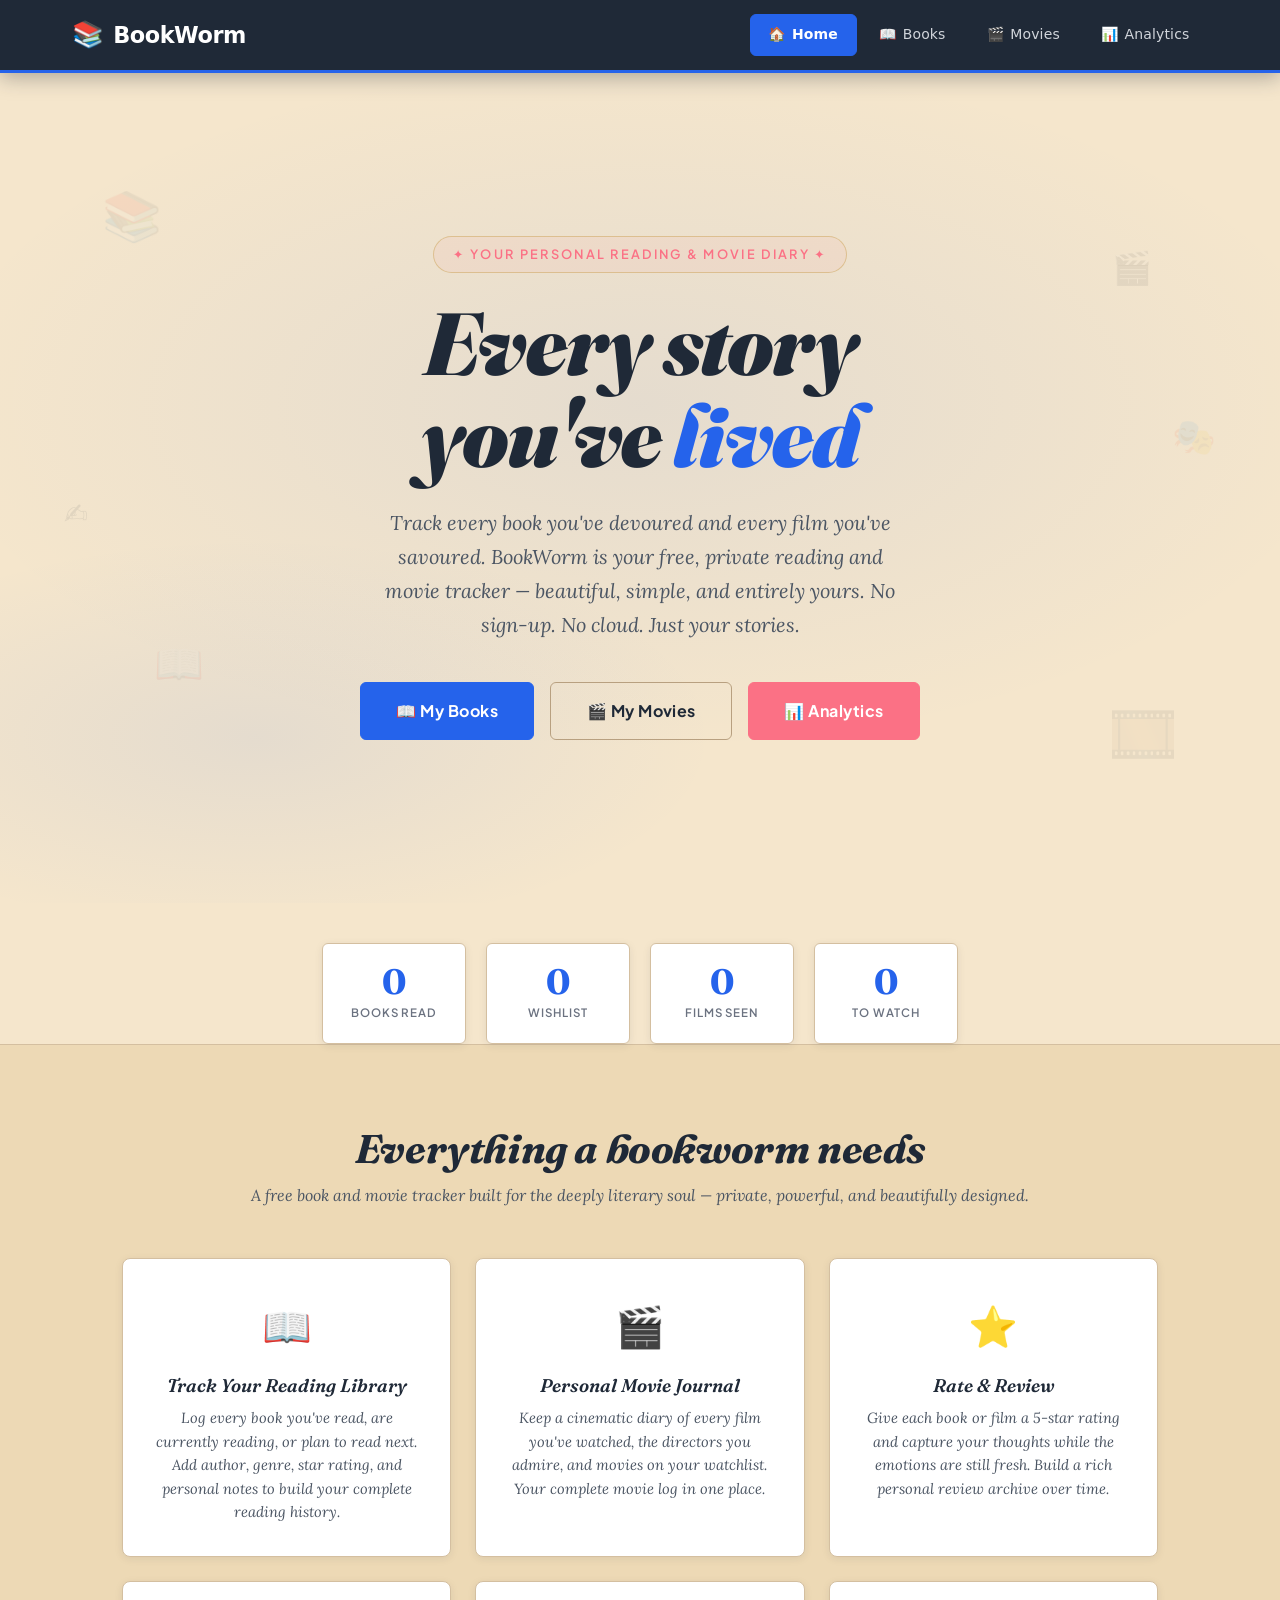
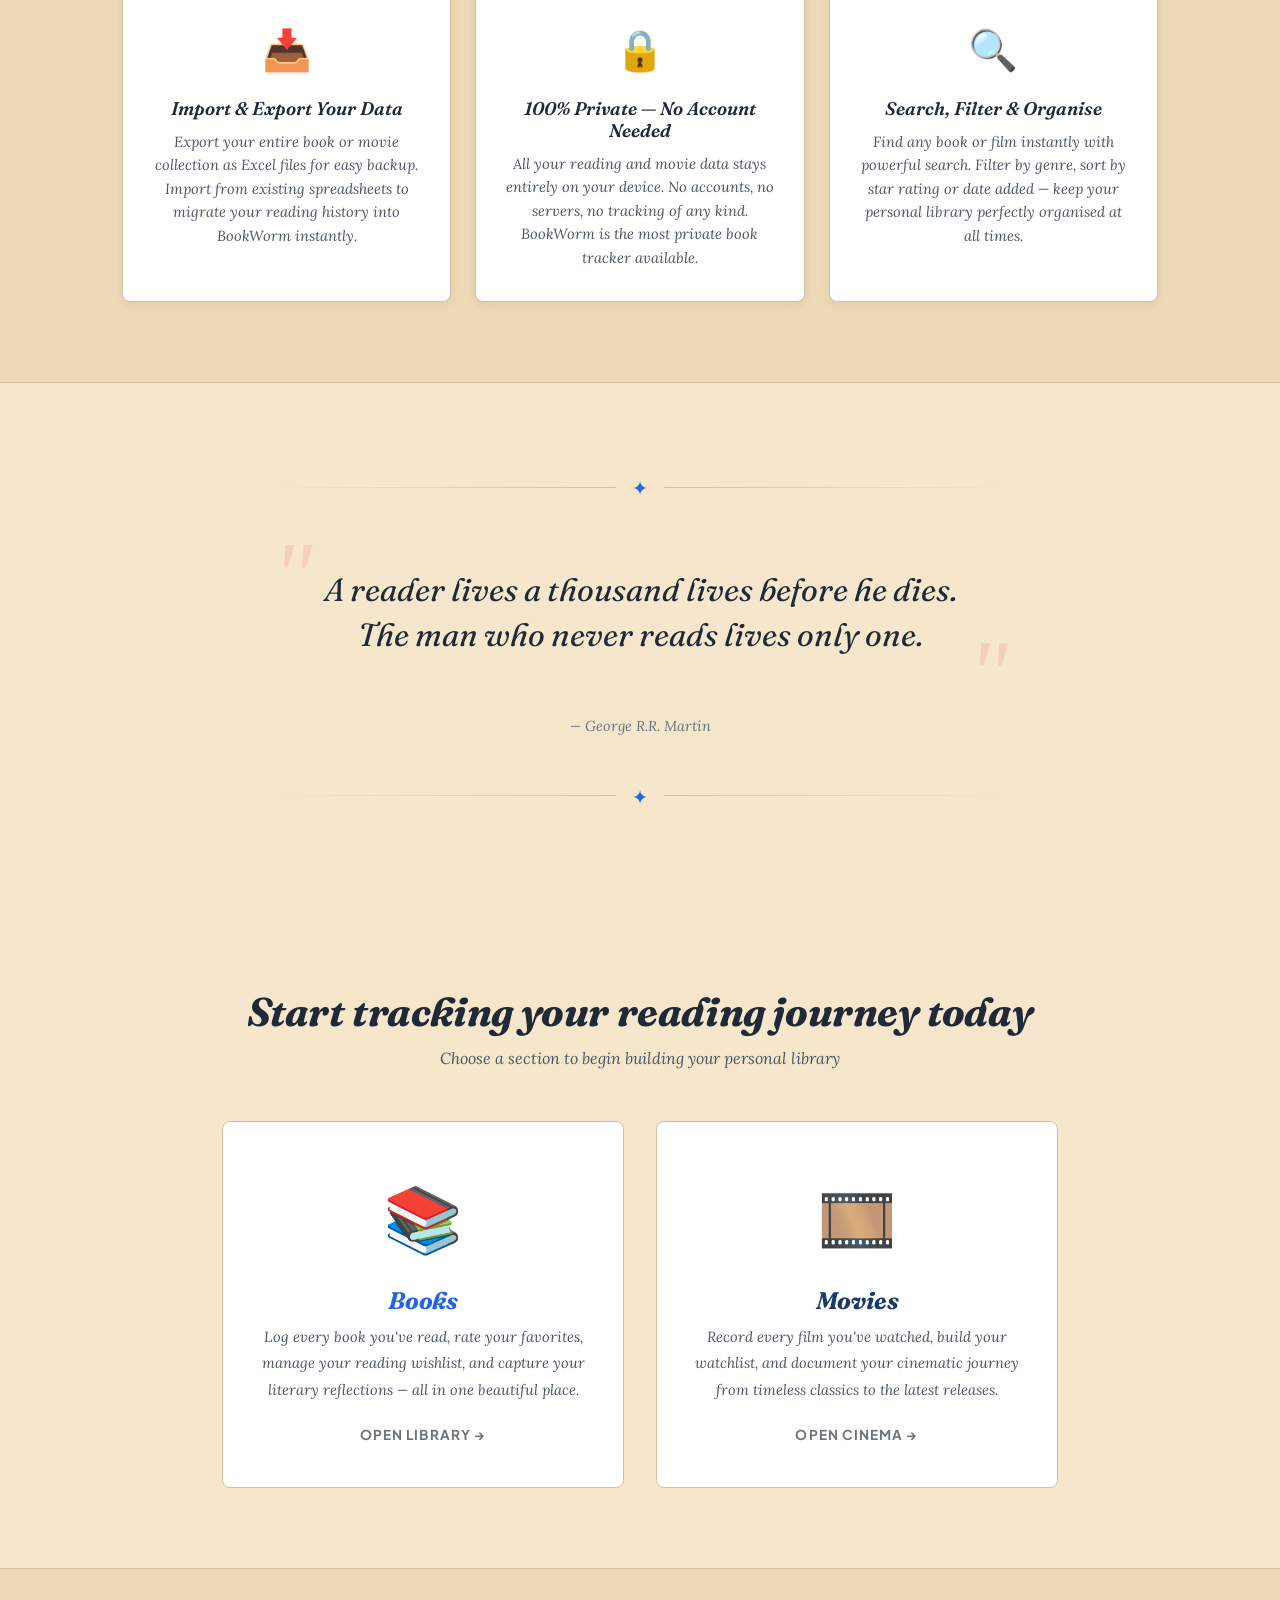
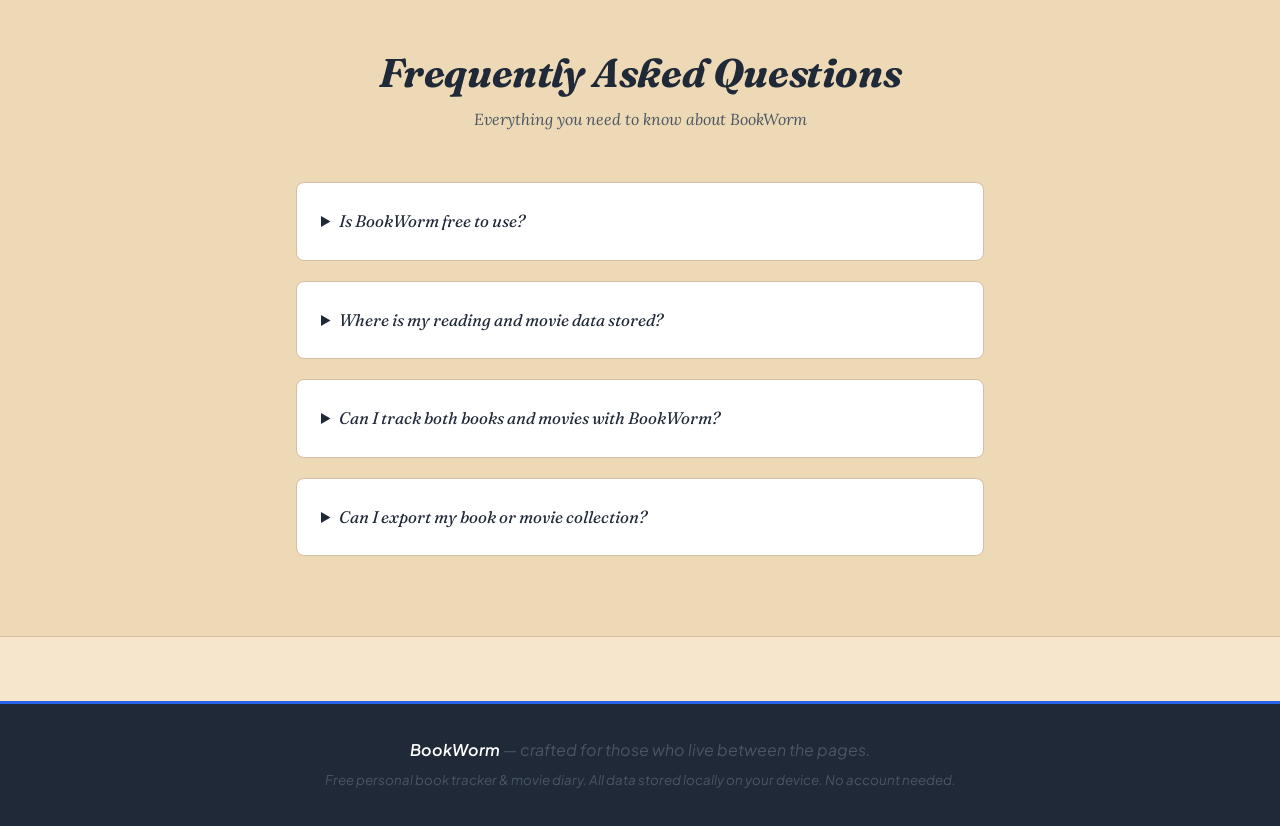
==== commit 4a9108a0: "style change" ====
--- a/index.html
+++ b/index.html
@@ -194,7 +194,7 @@
       padding: 0.4rem 1.2rem;
       border: 1px solid rgba(196,151,58,0.4);
       border-radius: 20px;
-      background: rgba(196,151,58,0.08);
+      background: rgba(251,113,133,0.06);
     }
 
     .hero h1 {
